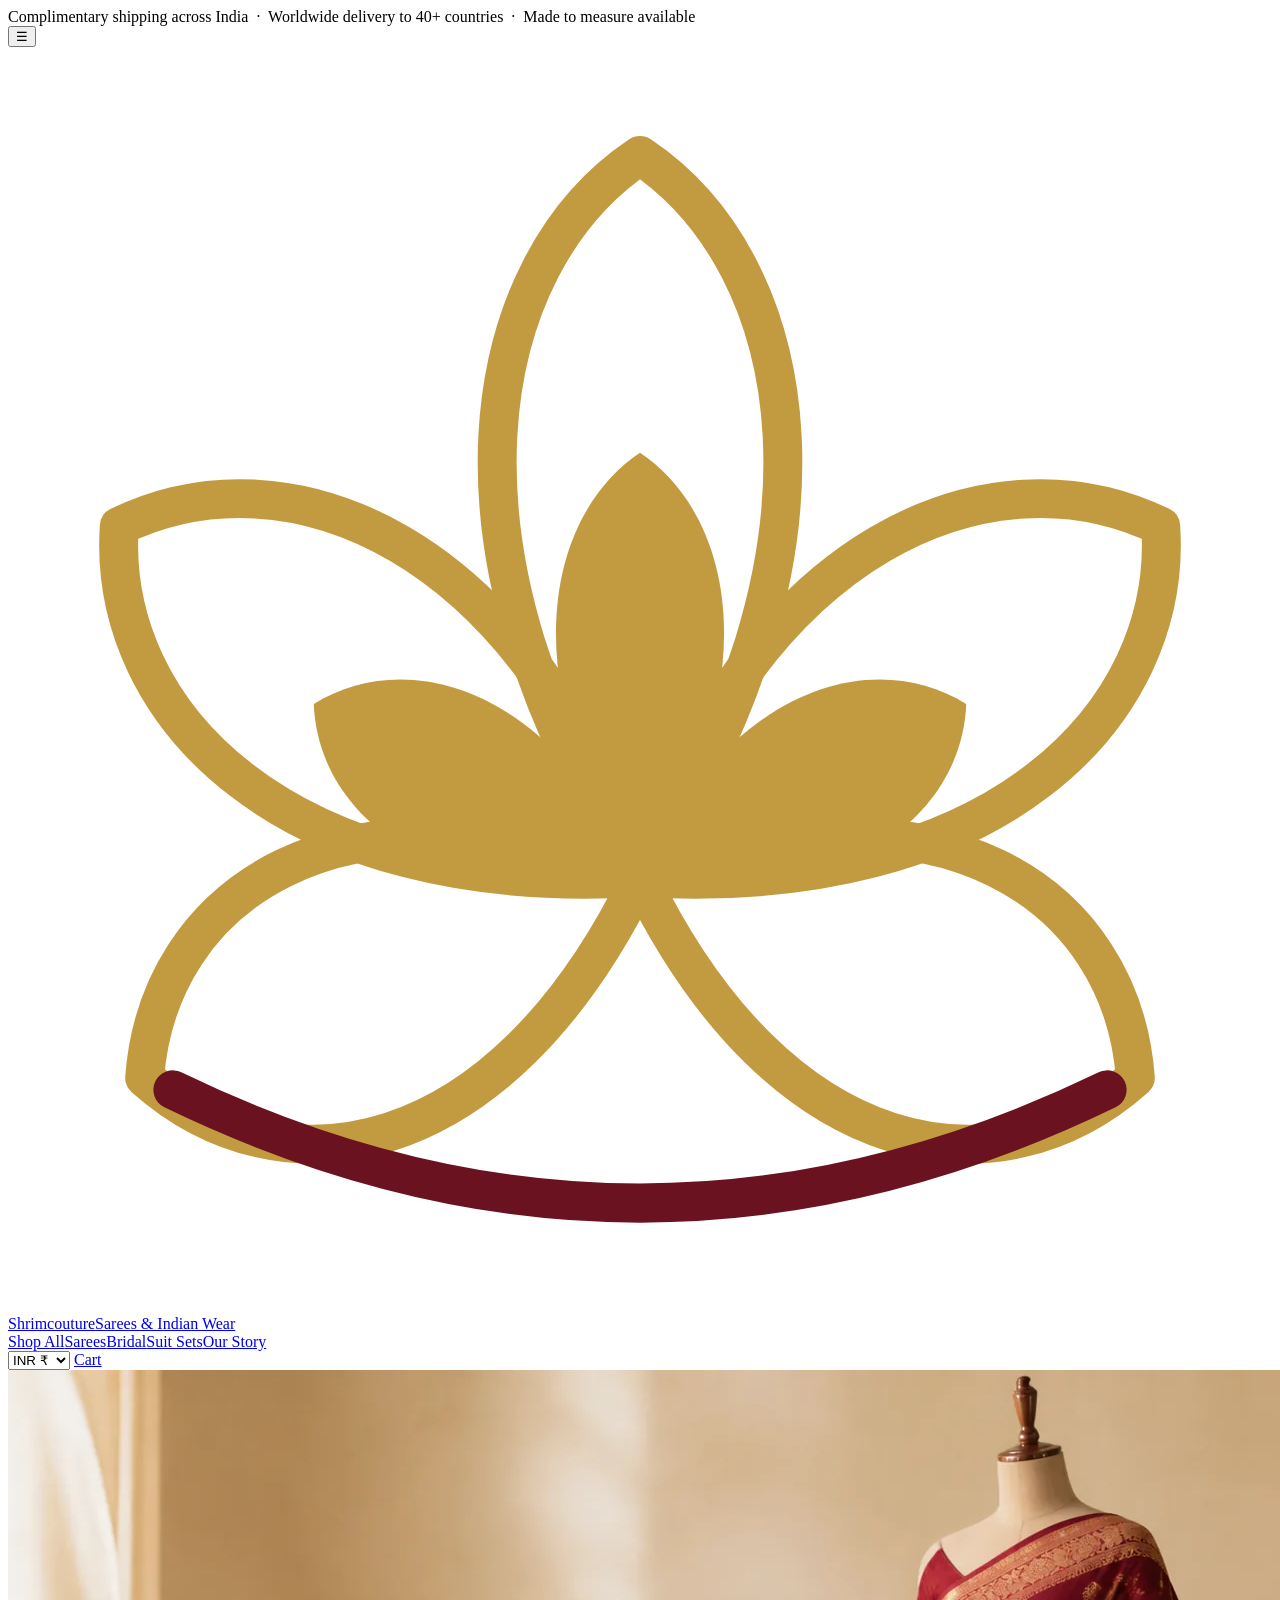
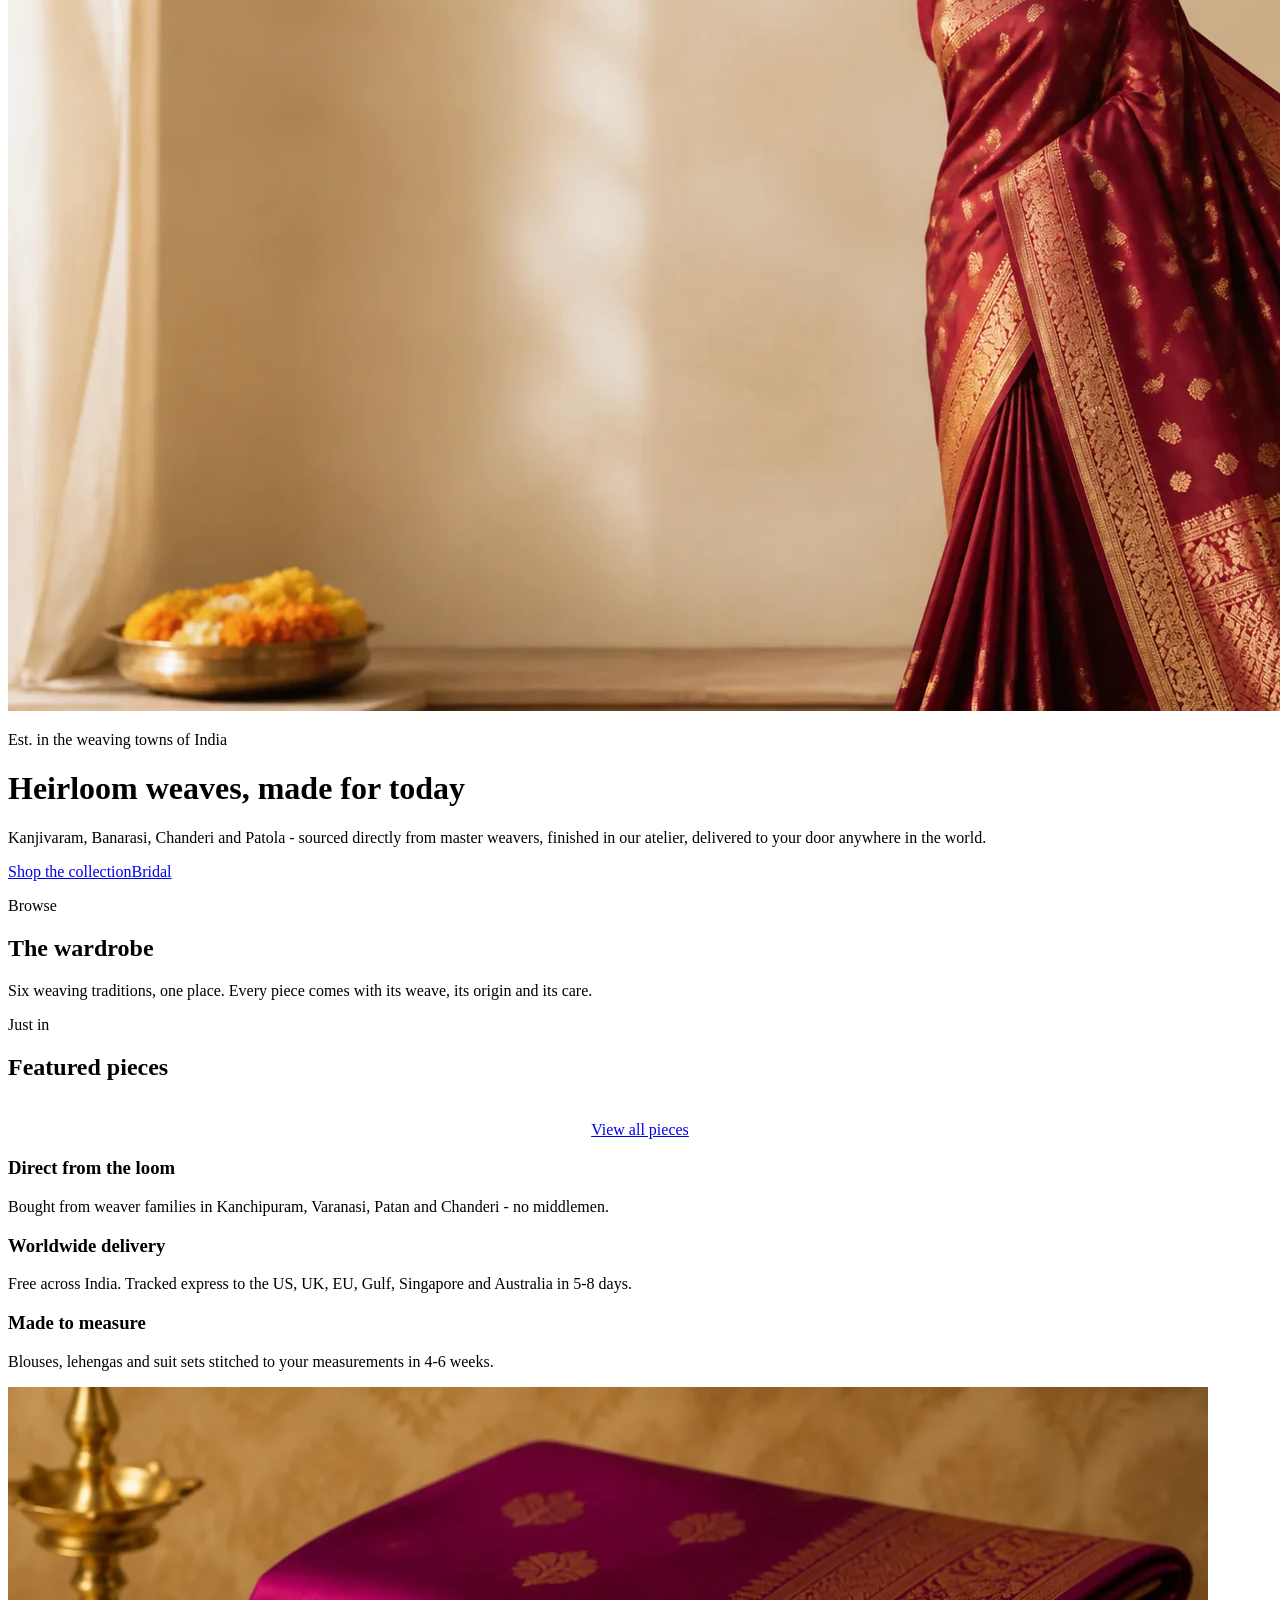
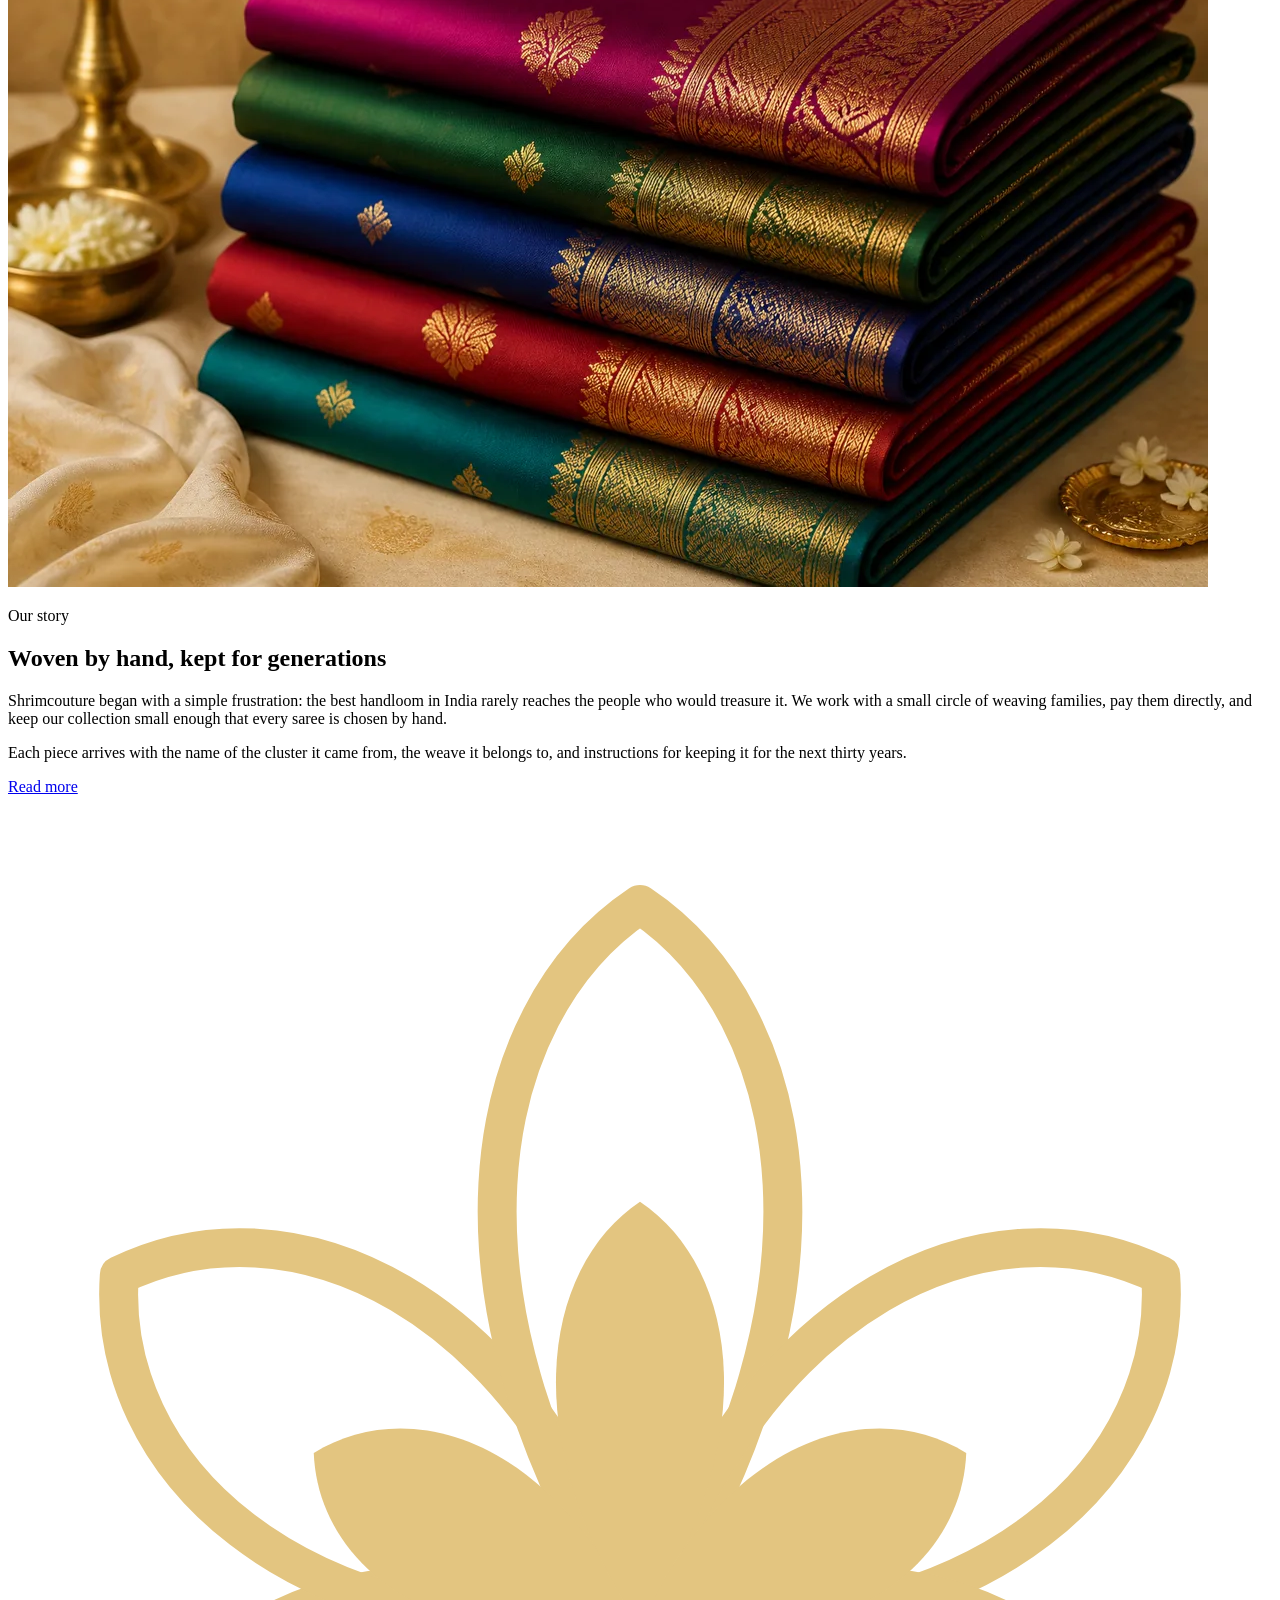
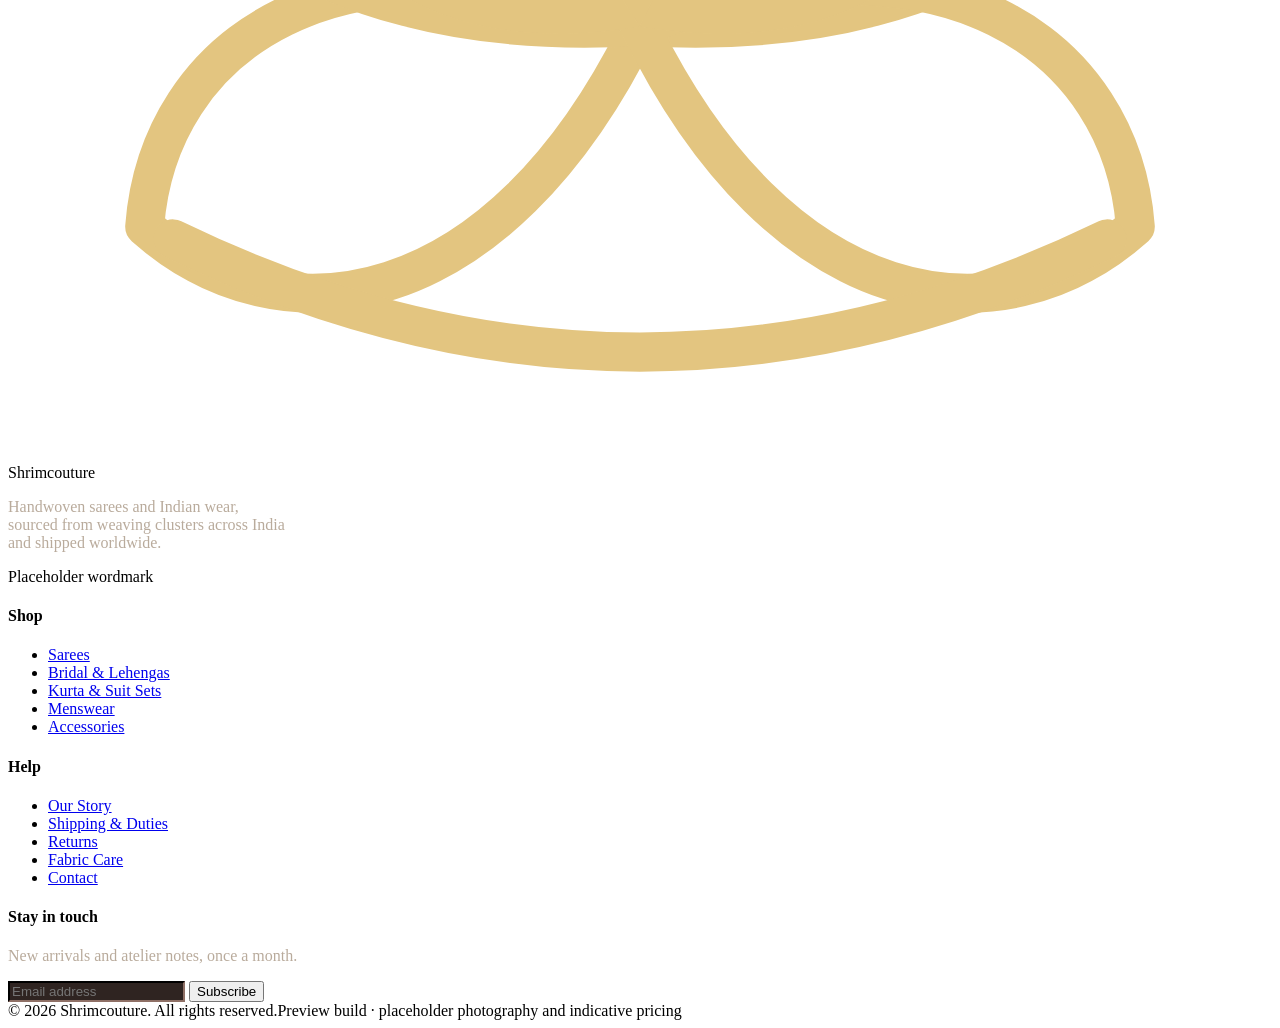
==== index.html @ a7da61b6 "Create index.html" ====
<!doctype html><html lang="en"><head><meta charset="utf-8"><meta name="viewport" content="width=device-width, initial-scale=1">
<link rel="preconnect" href="https://fonts.googleapis.com"><link rel="preconnect" href="https://fonts.gstatic.com" crossorigin>
<link href="https://fonts.googleapis.com/css2?family=Cinzel:wght@400;500;600&family=Cormorant+Garamond:wght@300;400;500;600&family=Jost:wght@300;400;500&display=swap" rel="stylesheet">
<link rel="stylesheet" href="assets/styles.css"><title>Shrimcouture | Handwoven Sarees &amp; Indian Wear</title>
<meta name="description" content="Handwoven Kanjivaram, Banarasi and Chanderi sarees, bridal lehengas and kurta sets. Shipped across India and worldwide."></head>
<body><div class="ann">Complimentary shipping across India &nbsp;&middot;&nbsp; Worldwide delivery to 40+ countries &nbsp;&middot;&nbsp; Made to measure available</div>
<header class="site"><div class="wrap bar">
<button class="nav-toggle" aria-label="Menu">&#9776;</button>
<a class="brand" href="index.html"><svg class="lotus" viewBox="152.85 191.2 214.3 214.3" xmlns="http://www.w3.org/2000/svg" aria-hidden="true"><path d="M 0 0 C -36.72 -40.7592 -27.54 -76.9896 0 -90.576 C 27.54 -76.9896 36.72 -40.7592 0 0 Z" transform="translate(260 332.0) rotate(-112.0)" fill="none" stroke="#C29B40" stroke-width="6.60" stroke-linejoin="round"/><path d="M 0 0 C -36.72 -47.9196 -27.54 -90.5148 0 -106.488 C 27.54 -90.5148 36.72 -47.9196 0 0 Z" transform="translate(260 332.0) rotate(-56.0)" fill="none" stroke="#C29B40" stroke-width="6.60" stroke-linejoin="round"/><path d="M 0 0 C -36.72 -55.08 -27.54 -104.04 0 -122.4 C 27.54 -104.04 36.72 -55.08 0 0 Z" transform="translate(260 332.0) rotate(0.0)" fill="none" stroke="#C29B40" stroke-width="6.60" stroke-linejoin="round"/><path d="M 0 0 C -36.72 -47.9196 -27.54 -90.5148 0 -106.488 C 27.54 -90.5148 36.72 -47.9196 0 0 Z" transform="translate(260 332.0) rotate(56.0)" fill="none" stroke="#C29B40" stroke-width="6.60" stroke-linejoin="round"/><path d="M 0 0 C -36.72 -40.7592 -27.54 -76.9896 0 -90.576 C 27.54 -76.9896 36.72 -40.7592 0 0 Z" transform="translate(260 332.0) rotate(112.0)" fill="none" stroke="#C29B40" stroke-width="6.60" stroke-linejoin="round"/><path d="M 0 0 C -21.6 -28.188 -16.2 -53.244 0 -62.64 C 16.2 -53.244 21.6 -28.188 0 0 Z" transform="translate(260 332.0) rotate(-62.0)" fill="#C29B40"/><path d="M 0 0 C -21.6 -32.4 -16.2 -61.2 0 -72.0 C 16.2 -61.2 21.6 -32.4 0 0 Z" transform="translate(260 332.0) rotate(0.0)" fill="#C29B40"/><path d="M 0 0 C -21.6 -28.188 -16.2 -53.244 0 -62.64 C 16.2 -53.244 21.6 -28.188 0 0 Z" transform="translate(260 332.0) rotate(62.0)" fill="#C29B40"/><path d="M 180.8 368.0 Q 260.0 406.4 339.2 368.0" fill="none" stroke="#6B1220" stroke-width="6.60" stroke-linecap="round"/></svg><span class="wordmark">Shrimcouture<span class="tagline">Sarees &amp; Indian Wear</span></span></a>
<nav class="nav-links">
<a href="shop.html">Shop All</a><a href="shop.html?cat=sarees">Sarees</a><a href="shop.html?cat=lehengas">Bridal</a><a href="shop.html?cat=suits">Suit Sets</a><a href="about.html">Our Story</a>
</nav>
<div class="tools">
<select id="cur-select" aria-label="Currency"><option value="INR">INR &#8377;</option><option value="USD">USD $</option><option value="EUR">EUR &#8364;</option><option value="GBP">GBP &#163;</option></select>
<a href="cart.html">Cart <span class="cart-count"></span></a>
</div></div></header>
<div class="hero"><img src="assets/12-hero.webp" alt="Handwoven silk saree"><div class="veil"></div>
<div class="wrap inner"><p class="eyebrow">Est. in the weaving towns of India</p>
<h1>Heirloom weaves, made for today</h1>
<p>Kanjivaram, Banarasi, Chanderi and Patola - sourced directly from master weavers, finished in our atelier, delivered to your door anywhere in the world.</p>
<a class="btn" href="shop.html">Shop the collection</a><a class="btn ghost" href="shop.html?cat=lehengas">Bridal</a>
</div></div>

<section><div class="wrap"><div class="section-head"><p class="eyebrow">Browse</p><h2>The wardrobe</h2><div class="rule"></div>
<p class="muted">Six weaving traditions, one place. Every piece comes with its weave, its origin and its care.</p></div>
<div class="cats" id="cats"></div></div></section>

<section style="padding-top:0"><div class="wrap"><div class="section-head"><p class="eyebrow">Just in</p><h2>Featured pieces</h2><div class="rule"></div></div>
<div class="grid" id="featured"></div>
<div style="text-align:center;margin-top:40px"><a class="btn ghost" href="shop.html">View all pieces</a></div></div></section>

<section class="strip"><div class="wrap"><div class="grid3">
<div><h3>Direct from the loom</h3><p>Bought from weaver families in Kanchipuram, Varanasi, Patan and Chanderi - no middlemen.</p></div>
<div><h3>Worldwide delivery</h3><p>Free across India. Tracked express to the US, UK, EU, Gulf, Singapore and Australia in 5-8 days.</p></div>
<div><h3>Made to measure</h3><p>Blouses, lehengas and suit sets stitched to your measurements in 4-6 weeks.</p></div>
</div></div></section>

<section><div class="wrap story">
<img src="assets/10-cat-saree.webp" alt="Stack of silk sarees">
<div><p class="eyebrow">Our story</p><h2>Woven by hand, kept for generations</h2>
<p class="muted">Shrimcouture began with a simple frustration: the best handloom in India rarely reaches the people who would treasure it. We work with a small circle of weaving families, pay them directly, and keep our collection small enough that every saree is chosen by hand.</p>
<p class="muted">Each piece arrives with the name of the cluster it came from, the weave it belongs to, and instructions for keeping it for the next thirty years.</p>
<a class="btn ghost" href="about.html">Read more</a></div>
</div></section>
<footer class="site"><div class="wrap"><div class="cols">
<div><div class="fbrand"><svg class="lotus light" viewBox="152.85 191.2 214.3 214.3" xmlns="http://www.w3.org/2000/svg" aria-hidden="true"><path d="M 0 0 C -36.72 -40.7592 -27.54 -76.9896 0 -90.576 C 27.54 -76.9896 36.72 -40.7592 0 0 Z" transform="translate(260 332.0) rotate(-112.0)" fill="none" stroke="#E3C580" stroke-width="6.60" stroke-linejoin="round"/><path d="M 0 0 C -36.72 -47.9196 -27.54 -90.5148 0 -106.488 C 27.54 -90.5148 36.72 -47.9196 0 0 Z" transform="translate(260 332.0) rotate(-56.0)" fill="none" stroke="#E3C580" stroke-width="6.60" stroke-linejoin="round"/><path d="M 0 0 C -36.72 -55.08 -27.54 -104.04 0 -122.4 C 27.54 -104.04 36.72 -55.08 0 0 Z" transform="translate(260 332.0) rotate(0.0)" fill="none" stroke="#E3C580" stroke-width="6.60" stroke-linejoin="round"/><path d="M 0 0 C -36.72 -47.9196 -27.54 -90.5148 0 -106.488 C 27.54 -90.5148 36.72 -47.9196 0 0 Z" transform="translate(260 332.0) rotate(56.0)" fill="none" stroke="#E3C580" stroke-width="6.60" stroke-linejoin="round"/><path d="M 0 0 C -36.72 -40.7592 -27.54 -76.9896 0 -90.576 C 27.54 -76.9896 36.72 -40.7592 0 0 Z" transform="translate(260 332.0) rotate(112.0)" fill="none" stroke="#E3C580" stroke-width="6.60" stroke-linejoin="round"/><path d="M 0 0 C -21.6 -28.188 -16.2 -53.244 0 -62.64 C 16.2 -53.244 21.6 -28.188 0 0 Z" transform="translate(260 332.0) rotate(-62.0)" fill="#E3C580"/><path d="M 0 0 C -21.6 -32.4 -16.2 -61.2 0 -72.0 C 16.2 -61.2 21.6 -32.4 0 0 Z" transform="translate(260 332.0) rotate(0.0)" fill="#E3C580"/><path d="M 0 0 C -21.6 -28.188 -16.2 -53.244 0 -62.64 C 16.2 -53.244 21.6 -28.188 0 0 Z" transform="translate(260 332.0) rotate(62.0)" fill="#E3C580"/><path d="M 180.8 368.0 Q 260.0 406.4 339.2 368.0" fill="none" stroke="#E3C580" stroke-width="6.60" stroke-linecap="round"/></svg><span>Shrimcouture</span></div>
<p class="muted" style="color:#B9AB9C;max-width:280px">Handwoven sarees and Indian wear, sourced from weaving clusters across India and shipped worldwide.</p>
<p><span class="badge">Placeholder wordmark</span></p></div>
<div><h4>Shop</h4><ul><li><a href="shop.html?cat=sarees">Sarees</a></li><li><a href="shop.html?cat=lehengas">Bridal &amp; Lehengas</a></li><li><a href="shop.html?cat=suits">Kurta &amp; Suit Sets</a></li><li><a href="shop.html?cat=menswear">Menswear</a></li><li><a href="shop.html?cat=accessories">Accessories</a></li></ul></div>
<div><h4>Help</h4><ul><li><a href="about.html">Our Story</a></li><li><a href="about.html#shipping">Shipping &amp; Duties</a></li><li><a href="about.html#returns">Returns</a></li><li><a href="about.html#care">Fabric Care</a></li><li><a href="about.html#contact">Contact</a></li></ul></div>
<div><h4>Stay in touch</h4><p class="muted" style="color:#B9AB9C">New arrivals and atelier notes, once a month.</p>
<form onsubmit="event.preventDefault();this.querySelector(\x27button\x27).textContent=\x27Thank you\x27;">
<input class="field" type="email" placeholder="Email address" required style="background:#2F2421;border-color:#3B2E2A;color:#F4E9D9">
<button class="btn" type="submit">Subscribe</button></form></div>
</div>
<div class="legal"><span>&copy; 2026 Shrimcouture. All rights reserved.</span><span>Preview build &middot; placeholder photography and indicative pricing</span></div>
</div></footer>
<script src="assets/data.js"></script><script src="assets/app.js"></script>
<script>
document.getElementById("cats").innerHTML = window.SC_CATS.map(function(c){
  return '<a class="cat" href="shop.html?cat=' + c.id + '"><img src="' + c.img + '" alt="' + c.name + '"><div class="lbl"><h3>' + c.name + '</h3><span>' + c.note + '</span></div></a>';
}).join("");
document.getElementById("featured").innerHTML = window.SC_PRODUCTS.slice(0,4).map(scCard).join("");
</script>
</body></html>
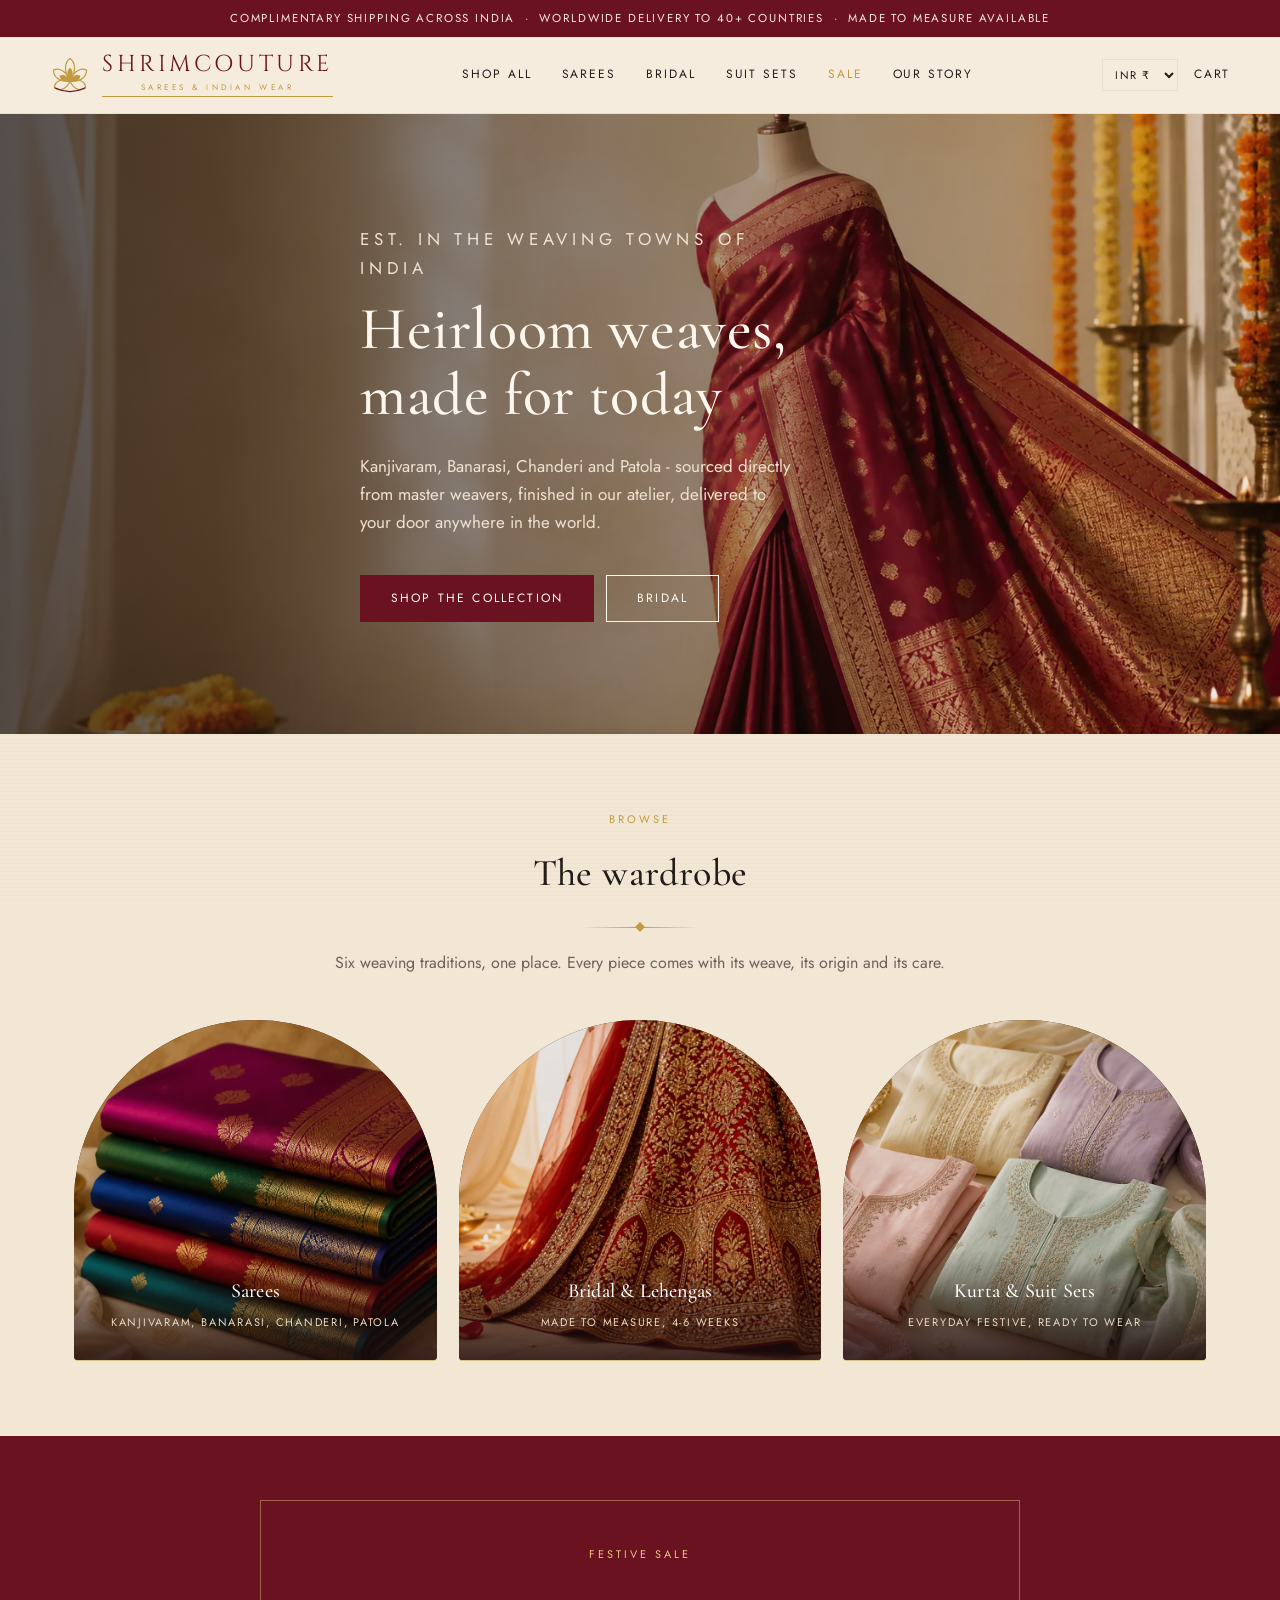
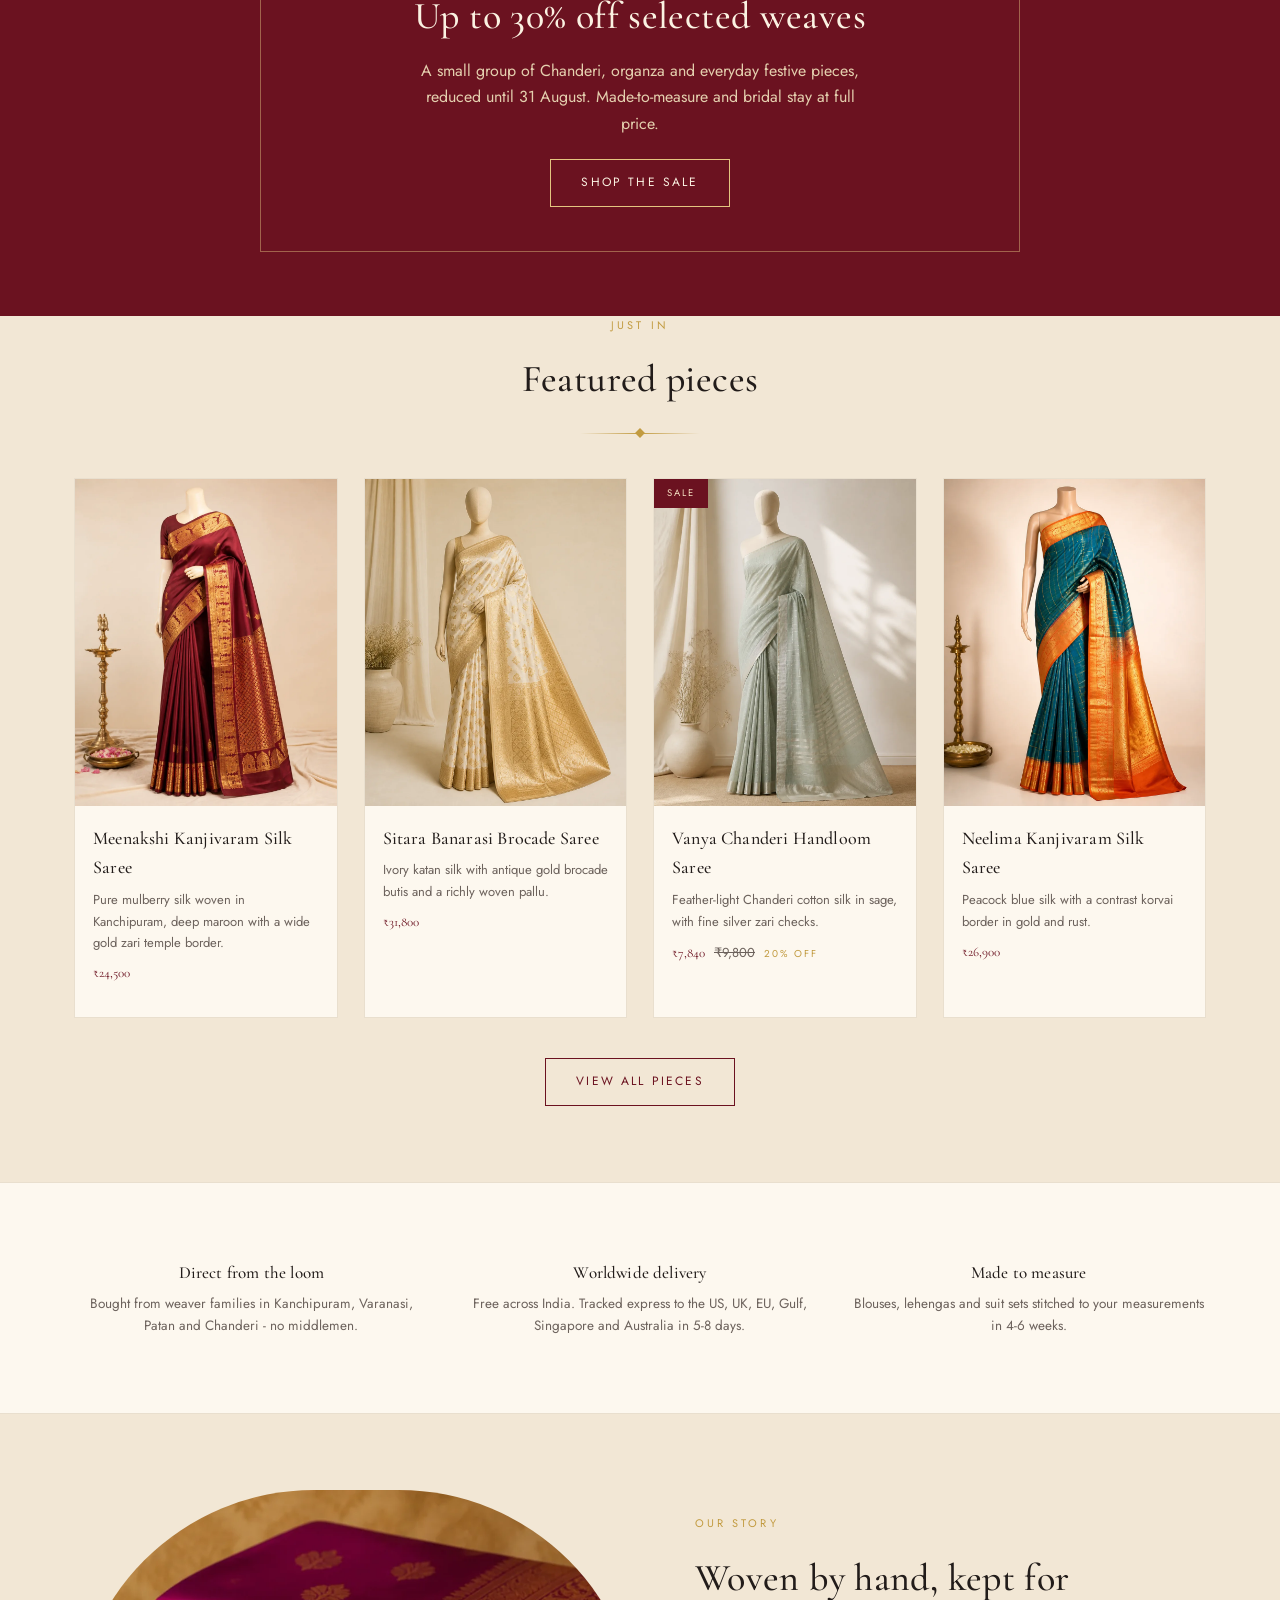
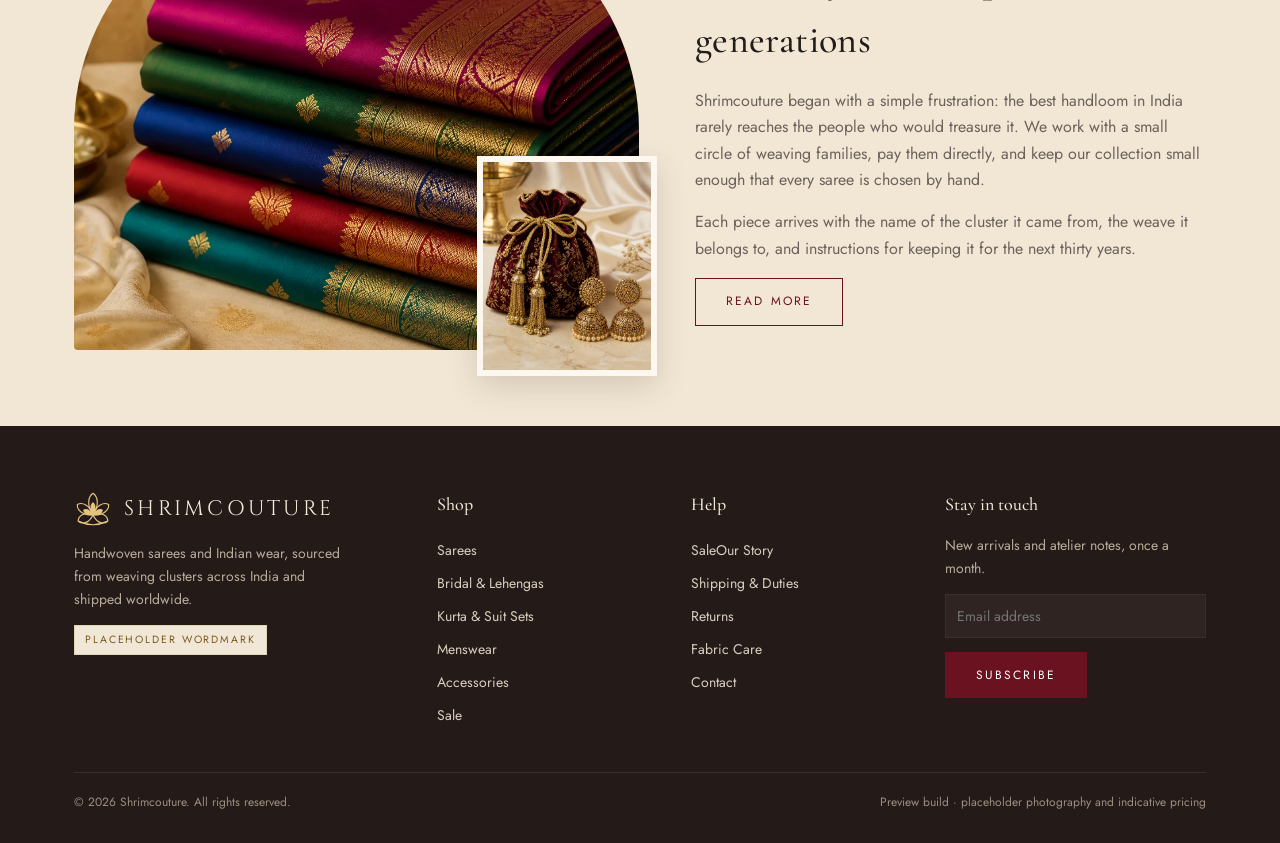
==== commit 99d8c5cf: "Update index.html" ====
--- a/index.html
+++ b/index.html
@@ -8,7 +8,7 @@
 <button class="nav-toggle" aria-label="Menu">&#9776;</button>
 <a class="brand" href="index.html"><svg class="lotus" viewBox="152.85 191.2 214.3 214.3" xmlns="http://www.w3.org/2000/svg" aria-hidden="true"><path d="M 0 0 C -36.72 -40.7592 -27.54 -76.9896 0 -90.576 C 27.54 -76.9896 36.72 -40.7592 0 0 Z" transform="translate(260 332.0) rotate(-112.0)" fill="none" stroke="#C29B40" stroke-width="6.60" stroke-linejoin="round"/><path d="M 0 0 C -36.72 -47.9196 -27.54 -90.5148 0 -106.488 C 27.54 -90.5148 36.72 -47.9196 0 0 Z" transform="translate(260 332.0) rotate(-56.0)" fill="none" stroke="#C29B40" stroke-width="6.60" stroke-linejoin="round"/><path d="M 0 0 C -36.72 -55.08 -27.54 -104.04 0 -122.4 C 27.54 -104.04 36.72 -55.08 0 0 Z" transform="translate(260 332.0) rotate(0.0)" fill="none" stroke="#C29B40" stroke-width="6.60" stroke-linejoin="round"/><path d="M 0 0 C -36.72 -47.9196 -27.54 -90.5148 0 -106.488 C 27.54 -90.5148 36.72 -47.9196 0 0 Z" transform="translate(260 332.0) rotate(56.0)" fill="none" stroke="#C29B40" stroke-width="6.60" stroke-linejoin="round"/><path d="M 0 0 C -36.72 -40.7592 -27.54 -76.9896 0 -90.576 C 27.54 -76.9896 36.72 -40.7592 0 0 Z" transform="translate(260 332.0) rotate(112.0)" fill="none" stroke="#C29B40" stroke-width="6.60" stroke-linejoin="round"/><path d="M 0 0 C -21.6 -28.188 -16.2 -53.244 0 -62.64 C 16.2 -53.244 21.6 -28.188 0 0 Z" transform="translate(260 332.0) rotate(-62.0)" fill="#C29B40"/><path d="M 0 0 C -21.6 -32.4 -16.2 -61.2 0 -72.0 C 16.2 -61.2 21.6 -32.4 0 0 Z" transform="translate(260 332.0) rotate(0.0)" fill="#C29B40"/><path d="M 0 0 C -21.6 -28.188 -16.2 -53.244 0 -62.64 C 16.2 -53.244 21.6 -28.188 0 0 Z" transform="translate(260 332.0) rotate(62.0)" fill="#C29B40"/><path d="M 180.8 368.0 Q 260.0 406.4 339.2 368.0" fill="none" stroke="#6B1220" stroke-width="6.60" stroke-linecap="round"/></svg><span class="wordmark">Shrimcouture<span class="tagline">Sarees &amp; Indian Wear</span></span></a>
 <nav class="nav-links">
-<a href="shop.html">Shop All</a><a href="shop.html?cat=sarees">Sarees</a><a href="shop.html?cat=lehengas">Bridal</a><a href="shop.html?cat=suits">Suit Sets</a><a href="about.html">Our Story</a>
+<a href="shop.html">Shop All</a><a href="shop.html?cat=sarees">Sarees</a><a href="shop.html?cat=lehengas">Bridal</a><a href="shop.html?cat=suits">Suit Sets</a><a class="sale-link" href="shop.html?cat=sale">Sale</a><a href="about.html">Our Story</a>
 </nav>
 <div class="tools">
 <select id="cur-select" aria-label="Currency"><option value="INR">INR &#8377;</option><option value="USD">USD $</option><option value="EUR">EUR &#8364;</option><option value="GBP">GBP &#163;</option></select>
@@ -25,6 +25,13 @@
 <p class="muted">Six weaving traditions, one place. Every piece comes with its weave, its origin and its care.</p></div>
 <div class="cats" id="cats"></div></div></section>
 
+
+<section class="saleband"><div class="wrap"><div class="inner">
+<p class="eyebrow">Festive sale</p>
+<h2>Up to 30% off selected weaves</h2>
+<p>A small group of Chanderi, organza and everyday festive pieces, reduced until 31 August. Made-to-measure and bridal stay at full price.</p>
+<a class="btn" href="shop.html?cat=sale">Shop the sale</a>
+</div></div></section>
 <section style="padding-top:0"><div class="wrap"><div class="section-head"><p class="eyebrow">Just in</p><h2>Featured pieces</h2><div class="rule"></div></div>
 <div class="grid" id="featured"></div>
 <div style="text-align:center;margin-top:40px"><a class="btn ghost" href="shop.html">View all pieces</a></div></div></section>
@@ -36,7 +43,7 @@
 </div></div></section>
 
 <section><div class="wrap story">
-<img src="assets/10-cat-saree.webp" alt="Stack of silk sarees">
+<div class="collage"><img class="main" src="assets/10-cat-saree.webp" alt="Stack of silk sarees"><img class="inset" src="assets/16-p12.webp" alt="Velvet potli and jhumkas"></div>
 <div><p class="eyebrow">Our story</p><h2>Woven by hand, kept for generations</h2>
 <p class="muted">Shrimcouture began with a simple frustration: the best handloom in India rarely reaches the people who would treasure it. We work with a small circle of weaving families, pay them directly, and keep our collection small enough that every saree is chosen by hand.</p>
 <p class="muted">Each piece arrives with the name of the cluster it came from, the weave it belongs to, and instructions for keeping it for the next thirty years.</p>
@@ -46,8 +53,8 @@
 <div><div class="fbrand"><svg class="lotus light" viewBox="152.85 191.2 214.3 214.3" xmlns="http://www.w3.org/2000/svg" aria-hidden="true"><path d="M 0 0 C -36.72 -40.7592 -27.54 -76.9896 0 -90.576 C 27.54 -76.9896 36.72 -40.7592 0 0 Z" transform="translate(260 332.0) rotate(-112.0)" fill="none" stroke="#E3C580" stroke-width="6.60" stroke-linejoin="round"/><path d="M 0 0 C -36.72 -47.9196 -27.54 -90.5148 0 -106.488 C 27.54 -90.5148 36.72 -47.9196 0 0 Z" transform="translate(260 332.0) rotate(-56.0)" fill="none" stroke="#E3C580" stroke-width="6.60" stroke-linejoin="round"/><path d="M 0 0 C -36.72 -55.08 -27.54 -104.04 0 -122.4 C 27.54 -104.04 36.72 -55.08 0 0 Z" transform="translate(260 332.0) rotate(0.0)" fill="none" stroke="#E3C580" stroke-width="6.60" stroke-linejoin="round"/><path d="M 0 0 C -36.72 -47.9196 -27.54 -90.5148 0 -106.488 C 27.54 -90.5148 36.72 -47.9196 0 0 Z" transform="translate(260 332.0) rotate(56.0)" fill="none" stroke="#E3C580" stroke-width="6.60" stroke-linejoin="round"/><path d="M 0 0 C -36.72 -40.7592 -27.54 -76.9896 0 -90.576 C 27.54 -76.9896 36.72 -40.7592 0 0 Z" transform="translate(260 332.0) rotate(112.0)" fill="none" stroke="#E3C580" stroke-width="6.60" stroke-linejoin="round"/><path d="M 0 0 C -21.6 -28.188 -16.2 -53.244 0 -62.64 C 16.2 -53.244 21.6 -28.188 0 0 Z" transform="translate(260 332.0) rotate(-62.0)" fill="#E3C580"/><path d="M 0 0 C -21.6 -32.4 -16.2 -61.2 0 -72.0 C 16.2 -61.2 21.6 -32.4 0 0 Z" transform="translate(260 332.0) rotate(0.0)" fill="#E3C580"/><path d="M 0 0 C -21.6 -28.188 -16.2 -53.244 0 -62.64 C 16.2 -53.244 21.6 -28.188 0 0 Z" transform="translate(260 332.0) rotate(62.0)" fill="#E3C580"/><path d="M 180.8 368.0 Q 260.0 406.4 339.2 368.0" fill="none" stroke="#E3C580" stroke-width="6.60" stroke-linecap="round"/></svg><span>Shrimcouture</span></div>
 <p class="muted" style="color:#B9AB9C;max-width:280px">Handwoven sarees and Indian wear, sourced from weaving clusters across India and shipped worldwide.</p>
 <p><span class="badge">Placeholder wordmark</span></p></div>
-<div><h4>Shop</h4><ul><li><a href="shop.html?cat=sarees">Sarees</a></li><li><a href="shop.html?cat=lehengas">Bridal &amp; Lehengas</a></li><li><a href="shop.html?cat=suits">Kurta &amp; Suit Sets</a></li><li><a href="shop.html?cat=menswear">Menswear</a></li><li><a href="shop.html?cat=accessories">Accessories</a></li></ul></div>
-<div><h4>Help</h4><ul><li><a href="about.html">Our Story</a></li><li><a href="about.html#shipping">Shipping &amp; Duties</a></li><li><a href="about.html#returns">Returns</a></li><li><a href="about.html#care">Fabric Care</a></li><li><a href="about.html#contact">Contact</a></li></ul></div>
+<div><h4>Shop</h4><ul><li><a href="shop.html?cat=sarees">Sarees</a></li><li><a href="shop.html?cat=lehengas">Bridal &amp; Lehengas</a></li><li><a href="shop.html?cat=suits">Kurta &amp; Suit Sets</a></li><li><a href="shop.html?cat=menswear">Menswear</a></li><li><a href="shop.html?cat=accessories">Accessories</a></li><li><a href="shop.html?cat=sale">Sale</a></li></ul></div>
+<div><h4>Help</h4><ul><li><a class="sale-link" href="shop.html?cat=sale">Sale</a><a href="about.html">Our Story</a></li><li><a href="about.html#shipping">Shipping &amp; Duties</a></li><li><a href="about.html#returns">Returns</a></li><li><a href="about.html#care">Fabric Care</a></li><li><a href="about.html#contact">Contact</a></li></ul></div>
 <div><h4>Stay in touch</h4><p class="muted" style="color:#B9AB9C">New arrivals and atelier notes, once a month.</p>
 <form onsubmit="event.preventDefault();this.querySelector(\x27button\x27).textContent=\x27Thank you\x27;">
 <input class="field" type="email" placeholder="Email address" required style="background:#2F2421;border-color:#3B2E2A;color:#F4E9D9">
--- a/assets/styles.css
+++ b/assets/styles.css
@@ -0,0 +1,192 @@
+:root{
+  --ivory:#F2E7D5; --paper:#FDF8EF; --ink:#221C1A; --muted:#6C625C;
+  --wine:#6B1220; --gold:#C29B40; --line:#E9DFCE;
+  --serif:"Cormorant Garamond", Georgia, serif;
+  --display:"Cinzel", "Cormorant Garamond", Georgia, serif;
+  --sans:"Jost", "Helvetica Neue", Arial, sans-serif;
+}
+*{box-sizing:border-box}
+body{margin:0;overflow-x:hidden;background-color:var(--ivory);
+  background-image:radial-gradient(1200px 600px at 12% -8%, rgba(255,252,246,.85), rgba(255,252,246,0) 60%),
+    radial-gradient(900px 500px at 92% 4%, rgba(255,250,240,.7), rgba(255,250,240,0) 62%),
+    repeating-linear-gradient(0deg, rgba(140,110,70,.035) 0 1px, rgba(0,0,0,0) 1px 4px);
+  background-attachment:fixed;color:var(--ink);font-family:var(--sans);font-size:16px;line-height:1.65;-webkit-font-smoothing:antialiased}
+img{max-width:100%;display:block}
+a{color:inherit;text-decoration:none}
+.wrap{max-width:1180px;margin:0 auto;padding:0 24px}
+h1,h2,h3{font-family:var(--serif);font-weight:500;letter-spacing:.01em;margin:0 0 .4em}
+h1{font-size:clamp(34px,5.4vw,60px);line-height:1.1}
+h2{font-size:clamp(26px,3.4vw,38px)}
+h3{font-size:20px}
+.muted{color:var(--muted)}
+.eyebrow{font-size:11px;letter-spacing:.28em;text-transform:uppercase;color:var(--gold);margin:0 0 14px}
+.btn{display:inline-block;padding:13px 30px;border:1px solid var(--wine);background:var(--wine);color:#fff;
+  font-size:12px;letter-spacing:.18em;text-transform:uppercase;transition:.2s;cursor:pointer;font-family:var(--sans)}
+.btn:hover{background:#500D18;border-color:#500D18}
+.btn.ghost{background:transparent;color:var(--wine)}
+.btn.ghost:hover{background:var(--wine);color:#fff}
+.btn[disabled]{opacity:.45;cursor:not-allowed}
+
+/* announcement + header */
+.ann{background:var(--wine);color:#F6E9D8;font-size:11.5px;letter-spacing:.16em;text-transform:uppercase;text-align:center;padding:9px 16px}
+header.site{position:sticky;top:0;z-index:40;background:rgba(245,236,222,.96);border-bottom:1px solid var(--line);backdrop-filter:blur(6px)}
+.bar{display:flex;align-items:center;justify-content:space-between;gap:18px;padding:16px 0}
+.brand{display:flex;align-items:center;gap:12px;line-height:1}
+.lotus{width:40px;height:40px;flex:0 0 40px}
+.wordmark{font-family:var(--display);font-size:23px;letter-spacing:.155em;text-transform:uppercase;color:var(--wine);
+  display:block;border-bottom:1px solid var(--gold);padding-bottom:5px}
+.tagline{display:block;font-family:var(--sans);font-size:8px;letter-spacing:.44em;text-transform:uppercase;color:var(--gold);
+  margin-top:7px;border:0;text-align:center}
+
+.nav-links{display:flex;gap:30px;font-size:12px;letter-spacing:.16em;text-transform:uppercase}
+.nav-links a:hover{color:var(--wine)}
+.tools{display:flex;align-items:center;gap:16px;font-size:12px;letter-spacing:.14em;text-transform:uppercase}
+select#cur-select{font-family:var(--sans);font-size:11px;letter-spacing:.14em;padding:6px 8px;border:1px solid var(--line);background:transparent;color:var(--ink)}
+.nav-toggle{display:none;background:none;border:0;font-size:20px;cursor:pointer;color:var(--ink)}
+
+/* hero */
+.hero{position:relative;min-height:min(78vh,620px);display:flex;align-items:center;background:#EFE7DA;overflow:hidden}
+.hero img{position:absolute;inset:0;width:100%;height:100%;object-fit:cover}
+.hero .veil{position:absolute;inset:0;background:linear-gradient(90deg,rgba(24,16,14,.72) 0%,rgba(24,16,14,.42) 45%,rgba(24,16,14,.05) 100%)}
+.hero .inner{position:relative;color:#FDF7EE;max-width:560px;padding:70px 0}
+.hero h1{color:#FDF7EE}
+.hero p{color:#EFE2D2;font-size:17px;max-width:440px}
+.hero .btn{margin-top:22px;margin-right:12px}
+.hero .btn.ghost{color:#FDF7EE;border-color:#FDF7EE}
+.hero .btn.ghost:hover{background:#FDF7EE;color:var(--wine)}
+
+section{padding:76px 0}
+.section-head{text-align:center;max-width:620px;margin:0 auto 44px}
+.rule{position:relative;width:120px;height:1px;background:linear-gradient(90deg,rgba(194,155,64,0),var(--gold),rgba(194,155,64,0));margin:22px auto}
+.rule::after{content:"";position:absolute;left:50%;top:50%;width:7px;height:7px;background:var(--gold);
+  transform:translate(-50%,-50%) rotate(45deg)}
+
+/* categories */
+.cats{display:grid;grid-template-columns:repeat(3,1fr);gap:22px}
+.cat{position:relative;overflow:hidden;background:#2B1A16;border-radius:200px 200px 4px 4px;box-shadow:0 1px 0 rgba(194,155,64,.5)}
+.cat img{height:340px;width:100%;object-fit:cover;opacity:.9;transition:.5s}
+.cat:hover img{transform:scale(1.04);opacity:.78}
+.cat .lbl{position:absolute;left:0;right:0;bottom:0;padding:26px 22px;color:#fff;text-align:center;background:linear-gradient(transparent,rgba(30,12,14,.82))}
+.cat .lbl h3{margin:0;color:#fff}
+.cat .lbl span{font-size:11px;letter-spacing:.16em;text-transform:uppercase;color:#E9D9C0}
+
+/* product grid */
+.grid{display:grid;grid-template-columns:repeat(4,1fr);gap:26px}
+.card{position:relative;background:var(--paper);border:1px solid var(--line);display:block;transition:.25s}
+.card:hover{border-color:var(--gold);transform:translateY(-3px)}
+.card-img{position:relative;aspect-ratio:4/5;overflow:hidden;background:#EFE7DA}
+.card-img img{width:100%;height:100%;object-fit:cover}
+.card-body{padding:18px 18px 22px}
+.card-body h3{font-size:18px;margin-bottom:6px}
+.card-body p{font-size:13px;margin:0 0 10px}
+.price{font-family:var(--serif);font-size:19px;color:var(--wine)}
+
+/* strips */
+.strip{background:var(--paper);border-top:1px solid var(--line);border-bottom:1px solid var(--line)}
+.strip .grid3{display:grid;grid-template-columns:repeat(3,1fr);gap:34px;text-align:center}
+.strip h3{font-size:17px;margin-bottom:6px}
+.strip p{font-size:13.5px;color:var(--muted);margin:0}
+
+.story{display:grid;grid-template-columns:1.05fr .95fr;gap:56px;align-items:center}
+.story img{height:100%;object-fit:cover;max-height:460px;width:100%}
+
+/* filters */
+.filters{display:flex;gap:10px;flex-wrap:wrap;justify-content:center;margin-bottom:34px}
+.chip{padding:9px 20px;border:1px solid var(--line);background:transparent;font-size:11.5px;letter-spacing:.16em;
+  text-transform:uppercase;cursor:pointer;font-family:var(--sans);color:var(--muted)}
+.chip.active,.chip:hover{border-color:var(--wine);color:var(--wine)}
+
+/* product page */
+.pdp{display:grid;grid-template-columns:1fr 1fr;gap:56px;align-items:start}
+.pdp .shot{background:#EFE7DA;border:1px solid var(--line)}
+.sizes{display:flex;gap:10px;flex-wrap:wrap;margin:10px 0 24px}
+.size{padding:10px 18px;border:1px solid var(--line);cursor:pointer;font-size:12px;letter-spacing:.12em;background:transparent}
+.size.active{border-color:var(--wine);color:var(--wine)}
+.spec{list-style:none;padding:0;margin:20px 0 0;font-size:14px;color:var(--muted)}
+.spec li{padding:9px 0;border-bottom:1px solid var(--line)}
+.qty{display:inline-flex;border:1px solid var(--line);margin-right:12px}
+.qty button{width:38px;border:0;background:transparent;font-size:16px;cursor:pointer}
+.qty span{width:38px;display:grid;place-items:center;border-left:1px solid var(--line);border-right:1px solid var(--line)}
+.note{font-size:12.5px;color:var(--muted);margin-top:18px}
+
+/* cart */
+.cart-row{display:grid;grid-template-columns:96px 1fr auto;gap:18px;padding:20px 0;border-bottom:1px solid var(--line);align-items:center}
+.cart-row img{width:96px;height:120px;object-fit:cover}
+.cart-layout{display:grid;grid-template-columns:1.6fr .9fr;gap:48px;align-items:start}
+.summary{background:var(--paper);border:1px solid var(--line);padding:26px}
+.summary .line{display:flex;justify-content:space-between;padding:9px 0;font-size:14px}
+.summary .total{border-top:1px solid var(--line);margin-top:10px;padding-top:14px;font-family:var(--serif);font-size:22px}
+.field{width:100%;padding:11px;border:1px solid var(--line);background:var(--paper);font-family:var(--sans);font-size:14px;margin-bottom:14px}
+.link{color:var(--wine);text-decoration:underline;cursor:pointer}
+
+footer.site{background:#241B19;color:#D9CDBE;margin-top:0;padding:64px 0 30px;font-size:14px}
+footer.site .cols{display:grid;grid-template-columns:1.5fr 1fr 1fr 1.2fr;gap:36px}
+footer.site h4{font-family:var(--serif);font-size:18px;color:#F4E9D9;margin:0 0 14px;font-weight:500}
+footer.site a{color:#D9CDBE}
+footer.site a:hover{color:#fff}
+footer.site ul{list-style:none;padding:0;margin:0}
+footer.site li{padding:5px 0}
+.fbrand{display:flex;align-items:center;gap:12px;font-family:var(--display);font-size:21px;letter-spacing:.155em;text-transform:uppercase;color:#F4E9D9}
+.fbrand .lotus{width:38px;height:38px;flex:0 0 38px}
+.legal{border-top:1px solid #3B2E2A;margin-top:40px;padding-top:20px;display:flex;justify-content:space-between;gap:16px;font-size:12px;color:#9C8E82;flex-wrap:wrap}
+.badge{display:inline-block;background:#F1E7D6;color:#7A5A22;font-size:10.5px;letter-spacing:.18em;text-transform:uppercase;padding:5px 10px;border:1px solid #E2D2B4}
+
+@media(max-width:900px){
+  .grid{grid-template-columns:repeat(2,1fr);gap:18px}
+  .cats{grid-template-columns:1fr}
+  .cat img{height:220px}
+  .story,.pdp,.cart-layout{grid-template-columns:1fr;gap:28px}
+  .strip .grid3{grid-template-columns:1fr;gap:26px}
+  footer.site .cols{grid-template-columns:1fr 1fr}
+  .nav-toggle{display:block}
+  .nav-links{display:none;position:absolute;left:0;right:0;top:100%;background:#F5ECDE;border-bottom:1px solid var(--line);
+    flex-direction:column;gap:0;padding:8px 24px 18px}
+  .nav-links.open{display:flex}
+  .nav-links a{padding:11px 0;border-bottom:1px solid var(--line)}
+  .bar{position:relative;padding:13px 0}
+  .wordmark{font-size:16px}
+  .lotus{width:32px;height:32px;flex:0 0 32px}
+  .tagline{font-size:7px;letter-spacing:.36em}
+  section{padding:52px 0}
+  .hero .inner{padding:56px 18px}
+  .hero .veil{background:linear-gradient(90deg,rgba(24,16,14,.78) 0%,rgba(24,16,14,.55) 100%)}
+  .wordmark{font-size:14px;letter-spacing:.12em;padding-bottom:3px}
+  .lotus{width:26px;height:26px;flex:0 0 26px}
+  .brand{gap:8px}
+  .tagline{display:none}
+  .ann{font-size:9px;letter-spacing:.08em;padding:7px 12px}
+  .tools{gap:9px;font-size:10.5px;letter-spacing:.08em}
+  select#cur-select{font-size:10px;padding:4px 4px;letter-spacing:.06em}
+  .nav-toggle{font-size:18px}
+  .wrap{padding:0 18px}
+  .hero .inner{max-width:100%}
+
+}
+
+
+/* sale */
+.tag{position:absolute;top:0;left:0;z-index:2;background:var(--wine);color:#F6E3C4;font-size:9.5px;letter-spacing:.22em;
+  text-transform:uppercase;padding:7px 13px}
+.was{color:var(--muted);text-decoration:line-through;font-family:var(--sans);font-size:13px;margin-left:6px}
+.off{font-family:var(--sans);font-size:10px;letter-spacing:.18em;text-transform:uppercase;color:var(--gold);margin-left:6px}
+.sale-link{color:var(--gold)}
+.saleband{background:var(--wine);color:#F3E4CB;text-align:center;padding:64px 0}
+.saleband .inner{border:1px solid rgba(227,197,128,.45);padding:44px 26px;max-width:760px;margin:0 auto}
+.saleband h2{color:#FBF2E2;margin-bottom:10px}
+.saleband p{color:#E4CFAE;margin:0 auto 22px;max-width:460px}
+.saleband .eyebrow{color:#E3C580}
+.saleband .btn{background:transparent;border-color:#E3C580;color:#FBF2E2}
+.saleband .btn:hover{background:#E3C580;color:var(--wine)}
+/* collage */
+.collage{position:relative}
+.collage .main{width:100%;height:520px;object-fit:cover;border-radius:240px 240px 4px 4px}
+.collage .inset{position:absolute;right:-18px;bottom:-26px;width:180px;height:220px;object-fit:cover;
+  border:6px solid var(--paper);box-shadow:0 10px 30px rgba(60,30,20,.16)}
+@media(max-width:900px){
+  .collage .main{height:380px;border-radius:180px 180px 4px 4px}
+  .collage .inset{width:120px;height:150px;right:6px;bottom:-18px}
+  .cat img{height:260px}
+  .cat{border-radius:150px 150px 4px 4px}
+  .saleband{padding:44px 0}
+  .saleband .inner{padding:30px 18px}
+}
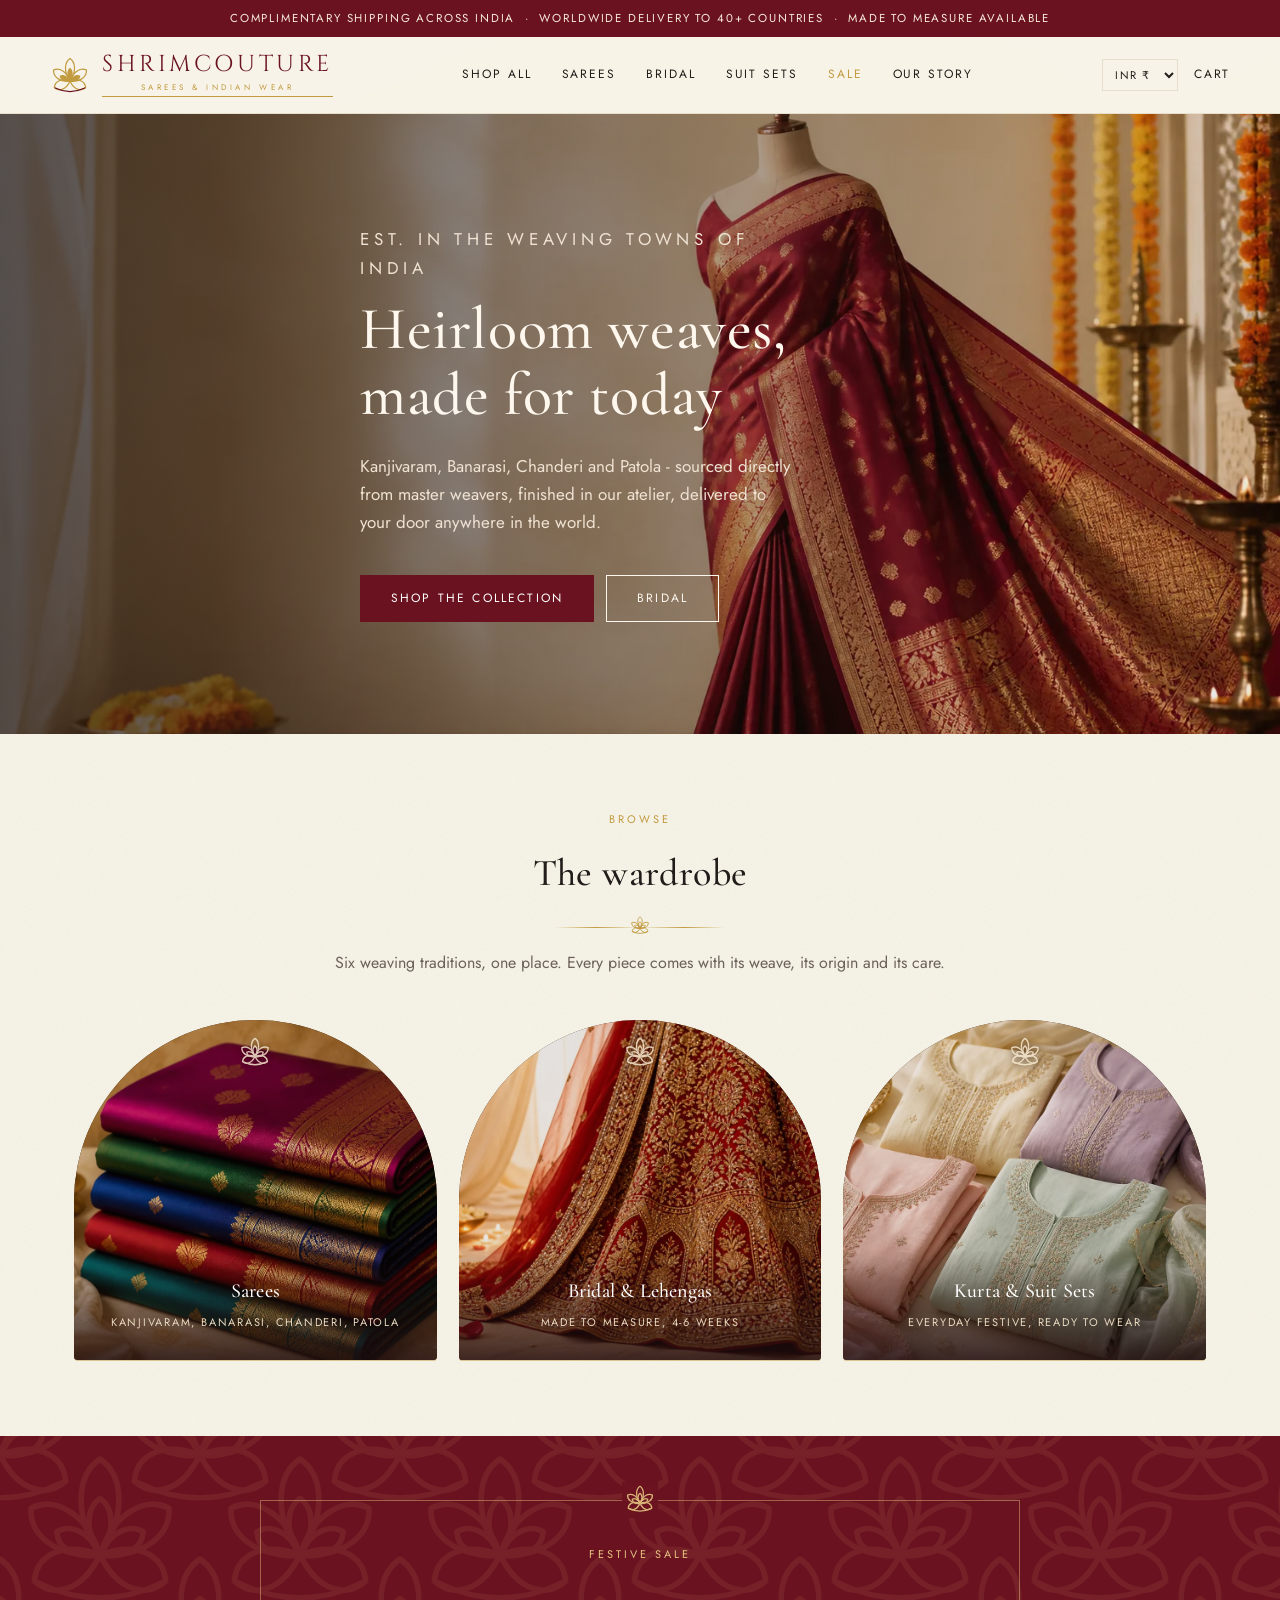
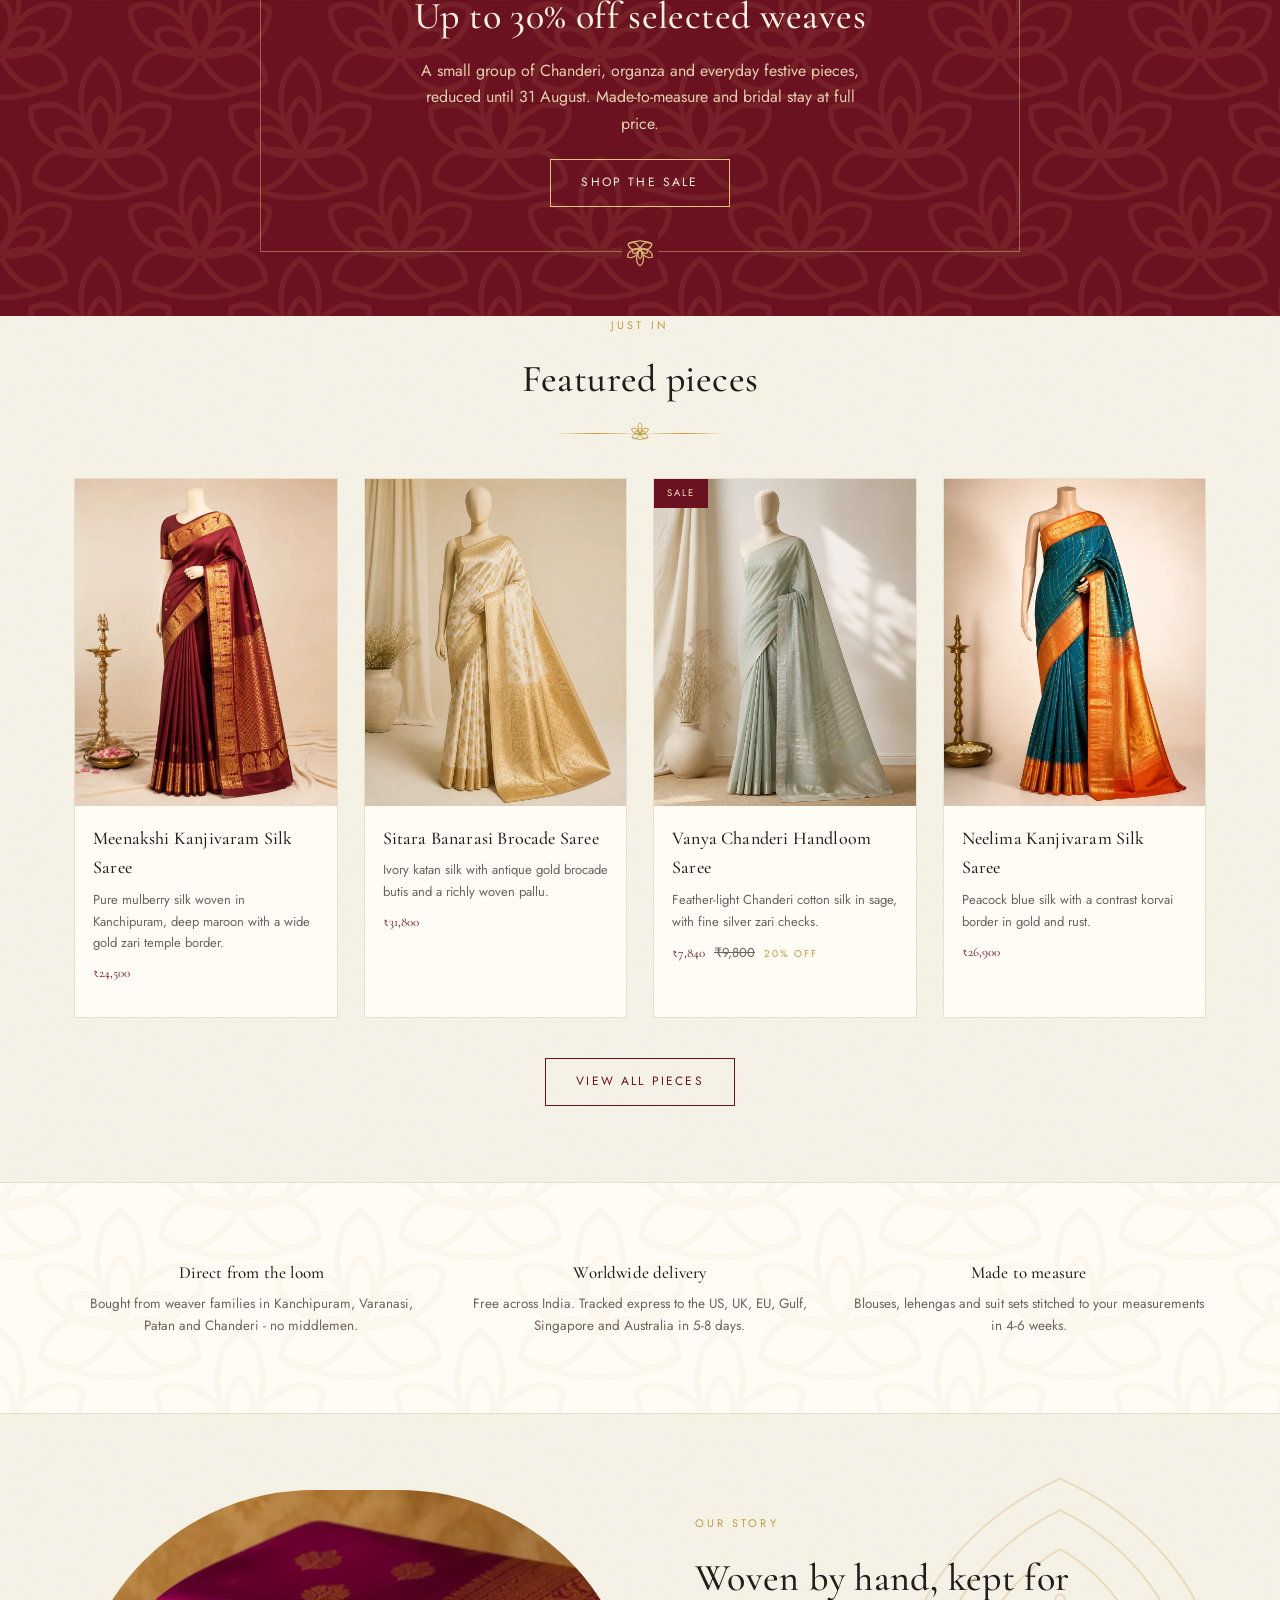
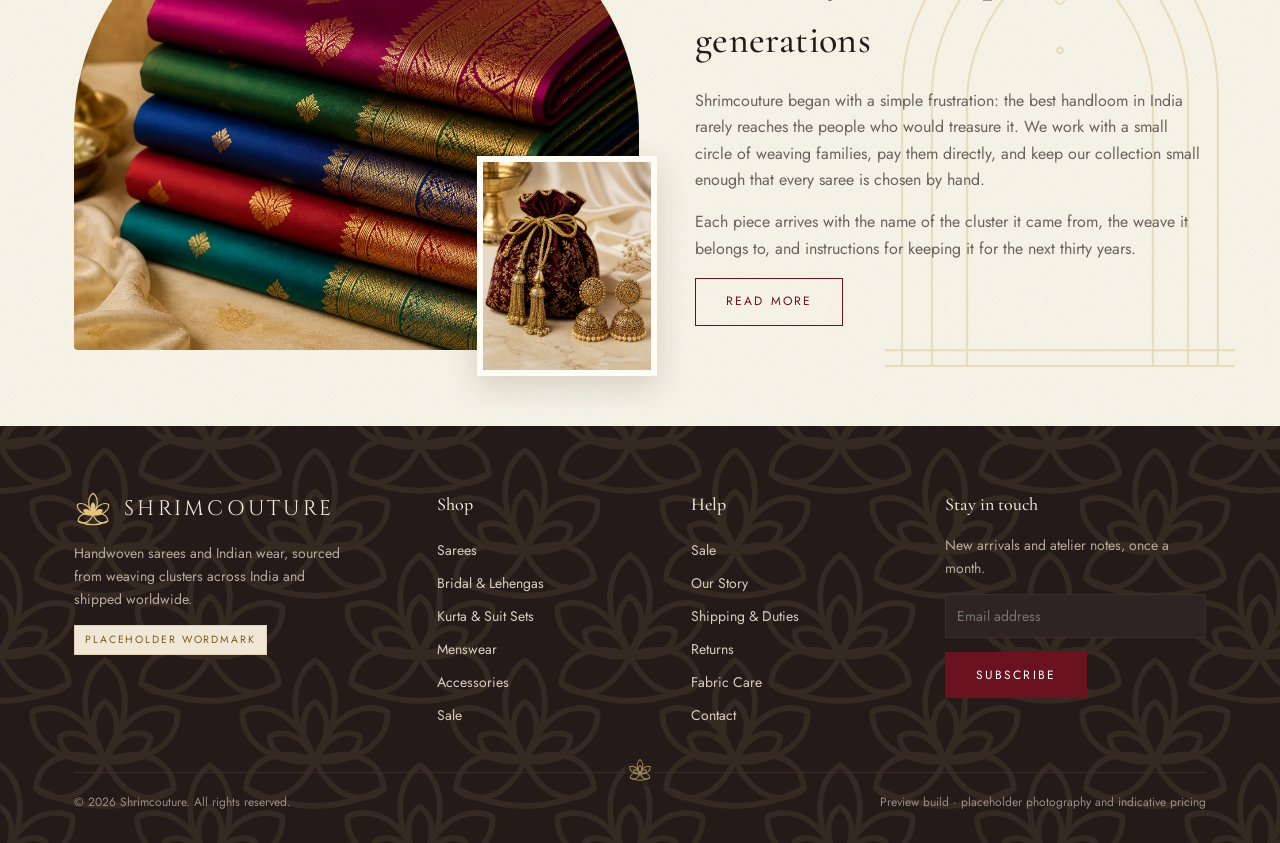
==== commit 4c02a023: "Update index.html" ====
--- a/index.html
+++ b/index.html
@@ -54,7 +54,7 @@
 <p class="muted" style="color:#B9AB9C;max-width:280px">Handwoven sarees and Indian wear, sourced from weaving clusters across India and shipped worldwide.</p>
 <p><span class="badge">Placeholder wordmark</span></p></div>
 <div><h4>Shop</h4><ul><li><a href="shop.html?cat=sarees">Sarees</a></li><li><a href="shop.html?cat=lehengas">Bridal &amp; Lehengas</a></li><li><a href="shop.html?cat=suits">Kurta &amp; Suit Sets</a></li><li><a href="shop.html?cat=menswear">Menswear</a></li><li><a href="shop.html?cat=accessories">Accessories</a></li><li><a href="shop.html?cat=sale">Sale</a></li></ul></div>
-<div><h4>Help</h4><ul><li><a class="sale-link" href="shop.html?cat=sale">Sale</a><a href="about.html">Our Story</a></li><li><a href="about.html#shipping">Shipping &amp; Duties</a></li><li><a href="about.html#returns">Returns</a></li><li><a href="about.html#care">Fabric Care</a></li><li><a href="about.html#contact">Contact</a></li></ul></div>
+<div><h4>Help</h4><ul><li><a class="sale-link" href="shop.html?cat=sale">Sale</a></li><li><a href="about.html">Our Story</a></li><li><a href="about.html#shipping">Shipping &amp; Duties</a></li><li><a href="about.html#returns">Returns</a></li><li><a href="about.html#care">Fabric Care</a></li><li><a href="about.html#contact">Contact</a></li></ul></div>
 <div><h4>Stay in touch</h4><p class="muted" style="color:#B9AB9C">New arrivals and atelier notes, once a month.</p>
 <form onsubmit="event.preventDefault();this.querySelector(\x27button\x27).textContent=\x27Thank you\x27;">
 <input class="field" type="email" placeholder="Email address" required style="background:#2F2421;border-color:#3B2E2A;color:#F4E9D9">
--- a/assets/styles.css
+++ b/assets/styles.css
@@ -1,16 +1,18 @@
 :root{
-  --ivory:#F2E7D5; --paper:#FDF8EF; --ink:#221C1A; --muted:#6C625C;
-  --wine:#6B1220; --gold:#C29B40; --line:#E9DFCE;
+  --ivory:#F7F3E7; --paper:#FFFCF5; --ink:#221C1A; --muted:#6C625C;
+  --wine:#6B1220; --gold:#C29B40; --line:#E7DFCC;
   --serif:"Cormorant Garamond", Georgia, serif;
   --display:"Cinzel", "Cormorant Garamond", Georgia, serif;
   --sans:"Jost", "Helvetica Neue", Arial, sans-serif;
 }
 *{box-sizing:border-box}
 body{margin:0;overflow-x:hidden;background-color:var(--ivory);
-  background-image:radial-gradient(1200px 600px at 12% -8%, rgba(255,252,246,.85), rgba(255,252,246,0) 60%),
-    radial-gradient(900px 500px at 92% 4%, rgba(255,250,240,.7), rgba(255,250,240,0) 62%),
-    repeating-linear-gradient(0deg, rgba(140,110,70,.035) 0 1px, rgba(0,0,0,0) 1px 4px);
-  background-attachment:fixed;color:var(--ink);font-family:var(--sans);font-size:16px;line-height:1.65;-webkit-font-smoothing:antialiased}
+  background-image:url("data:image/svg+xml,%3Csvg xmlns='http://www.w3.org/2000/svg' width='320' height='320'%3E%3Cfilter id='f'%3E%3CfeTurbulence type='fractalNoise' baseFrequency='0.9' numOctaves='4' stitchTiles='stitch'/%3E%3CfeColorMatrix type='saturate' values='0'/%3E%3C/filter%3E%3Crect width='320' height='320' filter='url(%23f)' opacity='0.09'/%3E%3C/svg%3E"),
+    radial-gradient(1100px 620px at 15% -10%, rgba(255,255,252,.9), rgba(255,255,252,0) 62%),
+    radial-gradient(900px 520px at 90% 2%, rgba(255,253,246,.75), rgba(255,253,246,0) 64%);
+  background-repeat:repeat,no-repeat,no-repeat;
+  background-attachment:scroll,fixed,fixed;
+  color:var(--ink);font-family:var(--sans);font-size:16px;line-height:1.65;-webkit-font-smoothing:antialiased}
 img{max-width:100%;display:block}
 a{color:inherit;text-decoration:none}
 .wrap{max-width:1180px;margin:0 auto;padding:0 24px}
@@ -29,7 +31,7 @@
 
 /* announcement + header */
 .ann{background:var(--wine);color:#F6E9D8;font-size:11.5px;letter-spacing:.16em;text-transform:uppercase;text-align:center;padding:9px 16px}
-header.site{position:sticky;top:0;z-index:40;background:rgba(245,236,222,.96);border-bottom:1px solid var(--line);backdrop-filter:blur(6px)}
+header.site{position:sticky;top:0;z-index:40;background:rgba(247,243,231,.95);border-bottom:1px solid var(--line);backdrop-filter:blur(6px)}
 .bar{display:flex;align-items:center;justify-content:space-between;gap:18px;padding:16px 0}
 .brand{display:flex;align-items:center;gap:12px;line-height:1}
 .lotus{width:40px;height:40px;flex:0 0 40px}
@@ -45,7 +47,7 @@
 .nav-toggle{display:none;background:none;border:0;font-size:20px;cursor:pointer;color:var(--ink)}
 
 /* hero */
-.hero{position:relative;min-height:min(78vh,620px);display:flex;align-items:center;background:#EFE7DA;overflow:hidden}
+.hero{position:relative;min-height:min(78vh,620px);display:flex;align-items:center;background:#EDE4D3;overflow:hidden}
 .hero img{position:absolute;inset:0;width:100%;height:100%;object-fit:cover}
 .hero .veil{position:absolute;inset:0;background:linear-gradient(90deg,rgba(24,16,14,.72) 0%,rgba(24,16,14,.42) 45%,rgba(24,16,14,.05) 100%)}
 .hero .inner{position:relative;color:#FDF7EE;max-width:560px;padding:70px 0}
@@ -139,7 +141,7 @@
   .strip .grid3{grid-template-columns:1fr;gap:26px}
   footer.site .cols{grid-template-columns:1fr 1fr}
   .nav-toggle{display:block}
-  .nav-links{display:none;position:absolute;left:0;right:0;top:100%;background:#F5ECDE;border-bottom:1px solid var(--line);
+  .nav-links{display:none;position:absolute;left:0;right:0;top:100%;background:#F7F3E7;border-bottom:1px solid var(--line);
     flex-direction:column;gap:0;padding:8px 24px 18px}
   .nav-links.open{display:flex}
   .nav-links a{padding:11px 0;border-bottom:1px solid var(--line)}
@@ -190,3 +192,68 @@
   .saleband{padding:44px 0}
   .saleband .inner{padding:30px 18px}
 }
+
+/* editorial cell in the product grid (PALLAVI-style) */
+.edcell{background:var(--paper);border:1px solid var(--line);display:flex;flex-direction:column;justify-content:center;
+  text-align:center;padding:34px 26px}
+.edcell h3{font-family:var(--serif);font-size:26px;margin-bottom:4px}
+.edcell .rule{margin:14px auto}
+.edcell p{font-size:13.5px;color:var(--muted);margin:0}
+
+
+:root{
+  --lotus-gold:url("data:image/svg+xml,%3Csvg%20xmlns%3D%22http%3A%2F%2Fwww.w3.org%2F2000%2Fsvg%22%20viewBox%3D%22132%20204%20256%20208%22%20width%3D%22240%22%20height%3D%22240%22%3E%3Cg%20fill%3D%22none%22%20stroke%3D%22%23C29B40%22%20stroke-width%3D%229%22%20stroke-linejoin%3D%22round%22%20stroke-linecap%3D%22round%22%20opacity%3D%221%22%3E%3Cpath%20d%3D%22M%200%200%20C%20-36.72%20-40.76%20-27.54%20-76.99%200%20-90.58%20C%2027.54%20-76.99%2036.72%20-40.76%200%200%20Z%22%20transform%3D%22translate%28260%20332%29%20rotate%28-112%29%22%2F%3E%3Cpath%20d%3D%22M%200%200%20C%20-36.72%20-47.92%20-27.54%20-90.51%200%20-106.49%20C%2027.54%20-90.51%2036.72%20-47.92%200%200%20Z%22%20transform%3D%22translate%28260%20332%29%20rotate%28-56%29%22%2F%3E%3Cpath%20d%3D%22M%200%200%20C%20-36.72%20-55.08%20-27.54%20-104.04%200%20-122.4%20C%2027.54%20-104.04%2036.72%20-55.08%200%200%20Z%22%20transform%3D%22translate%28260%20332%29%22%2F%3E%3Cpath%20d%3D%22M%200%200%20C%20-36.72%20-47.92%20-27.54%20-90.51%200%20-106.49%20C%2027.54%20-90.51%2036.72%20-47.92%200%200%20Z%22%20transform%3D%22translate%28260%20332%29%20rotate%2856%29%22%2F%3E%3Cpath%20d%3D%22M%200%200%20C%20-36.72%20-40.76%20-27.54%20-76.99%200%20-90.58%20C%2027.54%20-76.99%2036.72%20-40.76%200%200%20Z%22%20transform%3D%22translate%28260%20332%29%20rotate%28112%29%22%2F%3E%3Cpath%20d%3D%22M%200%200%20C%20-21.6%20-28.19%20-16.2%20-53.24%200%20-62.64%20C%2016.2%20-53.24%2021.6%20-28.19%200%200%20Z%22%20transform%3D%22translate%28260%20332%29%20rotate%28-62%29%22%2F%3E%3Cpath%20d%3D%22M%200%200%20C%20-21.6%20-32.4%20-16.2%20-61.2%200%20-72%20C%2016.2%20-61.2%2021.6%20-32.4%200%200%20Z%22%20transform%3D%22translate%28260%20332%29%22%2F%3E%3Cpath%20d%3D%22M%200%200%20C%20-21.6%20-28.19%20-16.2%20-53.24%200%20-62.64%20C%2016.2%20-53.24%2021.6%20-28.19%200%200%20Z%22%20transform%3D%22translate%28260%20332%29%20rotate%2862%29%22%2F%3E%3Cpath%20d%3D%22M%20180.8%20368%20Q%20260%20406.4%20339.2%20368%22%2F%3E%3C%2Fg%3E%3C%2Fsvg%3E");
+  --lotus-light:url("data:image/svg+xml,%3Csvg%20xmlns%3D%22http%3A%2F%2Fwww.w3.org%2F2000%2Fsvg%22%20viewBox%3D%22132%20204%20256%20208%22%20width%3D%22240%22%20height%3D%22240%22%3E%3Cg%20fill%3D%22none%22%20stroke%3D%22%23E3C580%22%20stroke-width%3D%229%22%20stroke-linejoin%3D%22round%22%20stroke-linecap%3D%22round%22%20opacity%3D%221%22%3E%3Cpath%20d%3D%22M%200%200%20C%20-36.72%20-40.76%20-27.54%20-76.99%200%20-90.58%20C%2027.54%20-76.99%2036.72%20-40.76%200%200%20Z%22%20transform%3D%22translate%28260%20332%29%20rotate%28-112%29%22%2F%3E%3Cpath%20d%3D%22M%200%200%20C%20-36.72%20-47.92%20-27.54%20-90.51%200%20-106.49%20C%2027.54%20-90.51%2036.72%20-47.92%200%200%20Z%22%20transform%3D%22translate%28260%20332%29%20rotate%28-56%29%22%2F%3E%3Cpath%20d%3D%22M%200%200%20C%20-36.72%20-55.08%20-27.54%20-104.04%200%20-122.4%20C%2027.54%20-104.04%2036.72%20-55.08%200%200%20Z%22%20transform%3D%22translate%28260%20332%29%22%2F%3E%3Cpath%20d%3D%22M%200%200%20C%20-36.72%20-47.92%20-27.54%20-90.51%200%20-106.49%20C%2027.54%20-90.51%2036.72%20-47.92%200%200%20Z%22%20transform%3D%22translate%28260%20332%29%20rotate%2856%29%22%2F%3E%3Cpath%20d%3D%22M%200%200%20C%20-36.72%20-40.76%20-27.54%20-76.99%200%20-90.58%20C%2027.54%20-76.99%2036.72%20-40.76%200%200%20Z%22%20transform%3D%22translate%28260%20332%29%20rotate%28112%29%22%2F%3E%3Cpath%20d%3D%22M%200%200%20C%20-21.6%20-28.19%20-16.2%20-53.24%200%20-62.64%20C%2016.2%20-53.24%2021.6%20-28.19%200%200%20Z%22%20transform%3D%22translate%28260%20332%29%20rotate%28-62%29%22%2F%3E%3Cpath%20d%3D%22M%200%200%20C%20-21.6%20-32.4%20-16.2%20-61.2%200%20-72%20C%2016.2%20-61.2%2021.6%20-32.4%200%200%20Z%22%20transform%3D%22translate%28260%20332%29%22%2F%3E%3Cpath%20d%3D%22M%200%200%20C%20-21.6%20-28.19%20-16.2%20-53.24%200%20-62.64%20C%2016.2%20-53.24%2021.6%20-28.19%200%200%20Z%22%20transform%3D%22translate%28260%20332%29%20rotate%2862%29%22%2F%3E%3Cpath%20d%3D%22M%20180.8%20368%20Q%20260%20406.4%20339.2%20368%22%2F%3E%3C%2Fg%3E%3C%2Fsvg%3E");
+  --lotus-ivory:url("data:image/svg+xml,%3Csvg%20xmlns%3D%22http%3A%2F%2Fwww.w3.org%2F2000%2Fsvg%22%20viewBox%3D%22132%20204%20256%20208%22%20width%3D%22240%22%20height%3D%22240%22%3E%3Cg%20fill%3D%22none%22%20stroke%3D%22%23F3E4CB%22%20stroke-width%3D%229%22%20stroke-linejoin%3D%22round%22%20stroke-linecap%3D%22round%22%20opacity%3D%221%22%3E%3Cpath%20d%3D%22M%200%200%20C%20-36.72%20-40.76%20-27.54%20-76.99%200%20-90.58%20C%2027.54%20-76.99%2036.72%20-40.76%200%200%20Z%22%20transform%3D%22translate%28260%20332%29%20rotate%28-112%29%22%2F%3E%3Cpath%20d%3D%22M%200%200%20C%20-36.72%20-47.92%20-27.54%20-90.51%200%20-106.49%20C%2027.54%20-90.51%2036.72%20-47.92%200%200%20Z%22%20transform%3D%22translate%28260%20332%29%20rotate%28-56%29%22%2F%3E%3Cpath%20d%3D%22M%200%200%20C%20-36.72%20-55.08%20-27.54%20-104.04%200%20-122.4%20C%2027.54%20-104.04%2036.72%20-55.08%200%200%20Z%22%20transform%3D%22translate%28260%20332%29%22%2F%3E%3Cpath%20d%3D%22M%200%200%20C%20-36.72%20-47.92%20-27.54%20-90.51%200%20-106.49%20C%2027.54%20-90.51%2036.72%20-47.92%200%200%20Z%22%20transform%3D%22translate%28260%20332%29%20rotate%2856%29%22%2F%3E%3Cpath%20d%3D%22M%200%200%20C%20-36.72%20-40.76%20-27.54%20-76.99%200%20-90.58%20C%2027.54%20-76.99%2036.72%20-40.76%200%200%20Z%22%20transform%3D%22translate%28260%20332%29%20rotate%28112%29%22%2F%3E%3Cpath%20d%3D%22M%200%200%20C%20-21.6%20-28.19%20-16.2%20-53.24%200%20-62.64%20C%2016.2%20-53.24%2021.6%20-28.19%200%200%20Z%22%20transform%3D%22translate%28260%20332%29%20rotate%28-62%29%22%2F%3E%3Cpath%20d%3D%22M%200%200%20C%20-21.6%20-32.4%20-16.2%20-61.2%200%20-72%20C%2016.2%20-61.2%2021.6%20-32.4%200%200%20Z%22%20transform%3D%22translate%28260%20332%29%22%2F%3E%3Cpath%20d%3D%22M%200%200%20C%20-21.6%20-28.19%20-16.2%20-53.24%200%20-62.64%20C%2016.2%20-53.24%2021.6%20-28.19%200%200%20Z%22%20transform%3D%22translate%28260%20332%29%20rotate%2862%29%22%2F%3E%3Cpath%20d%3D%22M%20180.8%20368%20Q%20260%20406.4%20339.2%20368%22%2F%3E%3C%2Fg%3E%3C%2Fsvg%3E");
+  --lotus-wm-light:url("data:image/svg+xml,%3Csvg%20xmlns%3D%22http%3A%2F%2Fwww.w3.org%2F2000%2Fsvg%22%20viewBox%3D%22132%20204%20256%20208%22%20width%3D%22240%22%20height%3D%22240%22%3E%3Cg%20fill%3D%22none%22%20stroke%3D%22%23E3C580%22%20stroke-width%3D%227%22%20stroke-linejoin%3D%22round%22%20stroke-linecap%3D%22round%22%20opacity%3D%220.085%22%3E%3Cpath%20d%3D%22M%200%200%20C%20-36.72%20-40.76%20-27.54%20-76.99%200%20-90.58%20C%2027.54%20-76.99%2036.72%20-40.76%200%200%20Z%22%20transform%3D%22translate%28260%20332%29%20rotate%28-112%29%22%2F%3E%3Cpath%20d%3D%22M%200%200%20C%20-36.72%20-47.92%20-27.54%20-90.51%200%20-106.49%20C%2027.54%20-90.51%2036.72%20-47.92%200%200%20Z%22%20transform%3D%22translate%28260%20332%29%20rotate%28-56%29%22%2F%3E%3Cpath%20d%3D%22M%200%200%20C%20-36.72%20-55.08%20-27.54%20-104.04%200%20-122.4%20C%2027.54%20-104.04%2036.72%20-55.08%200%200%20Z%22%20transform%3D%22translate%28260%20332%29%22%2F%3E%3Cpath%20d%3D%22M%200%200%20C%20-36.72%20-47.92%20-27.54%20-90.51%200%20-106.49%20C%2027.54%20-90.51%2036.72%20-47.92%200%200%20Z%22%20transform%3D%22translate%28260%20332%29%20rotate%2856%29%22%2F%3E%3Cpath%20d%3D%22M%200%200%20C%20-36.72%20-40.76%20-27.54%20-76.99%200%20-90.58%20C%2027.54%20-76.99%2036.72%20-40.76%200%200%20Z%22%20transform%3D%22translate%28260%20332%29%20rotate%28112%29%22%2F%3E%3Cpath%20d%3D%22M%200%200%20C%20-21.6%20-28.19%20-16.2%20-53.24%200%20-62.64%20C%2016.2%20-53.24%2021.6%20-28.19%200%200%20Z%22%20transform%3D%22translate%28260%20332%29%20rotate%28-62%29%22%2F%3E%3Cpath%20d%3D%22M%200%200%20C%20-21.6%20-32.4%20-16.2%20-61.2%200%20-72%20C%2016.2%20-61.2%2021.6%20-32.4%200%200%20Z%22%20transform%3D%22translate%28260%20332%29%22%2F%3E%3Cpath%20d%3D%22M%200%200%20C%20-21.6%20-28.19%20-16.2%20-53.24%200%20-62.64%20C%2016.2%20-53.24%2021.6%20-28.19%200%200%20Z%22%20transform%3D%22translate%28260%20332%29%20rotate%2862%29%22%2F%3E%3Cpath%20d%3D%22M%20180.8%20368%20Q%20260%20406.4%20339.2%20368%22%2F%3E%3C%2Fg%3E%3C%2Fsvg%3E");
+  --lotus-wm-gold:url("data:image/svg+xml,%3Csvg%20xmlns%3D%22http%3A%2F%2Fwww.w3.org%2F2000%2Fsvg%22%20viewBox%3D%22132%20204%20256%20208%22%20width%3D%22240%22%20height%3D%22240%22%3E%3Cg%20fill%3D%22none%22%20stroke%3D%22%23C29B40%22%20stroke-width%3D%227%22%20stroke-linejoin%3D%22round%22%20stroke-linecap%3D%22round%22%20opacity%3D%220.05%22%3E%3Cpath%20d%3D%22M%200%200%20C%20-36.72%20-40.76%20-27.54%20-76.99%200%20-90.58%20C%2027.54%20-76.99%2036.72%20-40.76%200%200%20Z%22%20transform%3D%22translate%28260%20332%29%20rotate%28-112%29%22%2F%3E%3Cpath%20d%3D%22M%200%200%20C%20-36.72%20-47.92%20-27.54%20-90.51%200%20-106.49%20C%2027.54%20-90.51%2036.72%20-47.92%200%200%20Z%22%20transform%3D%22translate%28260%20332%29%20rotate%28-56%29%22%2F%3E%3Cpath%20d%3D%22M%200%200%20C%20-36.72%20-55.08%20-27.54%20-104.04%200%20-122.4%20C%2027.54%20-104.04%2036.72%20-55.08%200%200%20Z%22%20transform%3D%22translate%28260%20332%29%22%2F%3E%3Cpath%20d%3D%22M%200%200%20C%20-36.72%20-47.92%20-27.54%20-90.51%200%20-106.49%20C%2027.54%20-90.51%2036.72%20-47.92%200%200%20Z%22%20transform%3D%22translate%28260%20332%29%20rotate%2856%29%22%2F%3E%3Cpath%20d%3D%22M%200%200%20C%20-36.72%20-40.76%20-27.54%20-76.99%200%20-90.58%20C%2027.54%20-76.99%2036.72%20-40.76%200%200%20Z%22%20transform%3D%22translate%28260%20332%29%20rotate%28112%29%22%2F%3E%3Cpath%20d%3D%22M%200%200%20C%20-21.6%20-28.19%20-16.2%20-53.24%200%20-62.64%20C%2016.2%20-53.24%2021.6%20-28.19%200%200%20Z%22%20transform%3D%22translate%28260%20332%29%20rotate%28-62%29%22%2F%3E%3Cpath%20d%3D%22M%200%200%20C%20-21.6%20-32.4%20-16.2%20-61.2%200%20-72%20C%2016.2%20-61.2%2021.6%20-32.4%200%200%20Z%22%20transform%3D%22translate%28260%20332%29%22%2F%3E%3Cpath%20d%3D%22M%200%200%20C%20-21.6%20-28.19%20-16.2%20-53.24%200%20-62.64%20C%2016.2%20-53.24%2021.6%20-28.19%200%200%20Z%22%20transform%3D%22translate%28260%20332%29%20rotate%2862%29%22%2F%3E%3Cpath%20d%3D%22M%20180.8%20368%20Q%20260%20406.4%20339.2%20368%22%2F%3E%3C%2Fg%3E%3C%2Fsvg%3E");
+  --arch:url("data:image/svg+xml,%3Csvg%20xmlns%3D%22http%3A%2F%2Fwww.w3.org%2F2000%2Fsvg%22%20width%3D%22420%22%20height%3D%22560%22%20viewBox%3D%220%200%20420%20560%22%20fill%3D%22none%22%20stroke%3D%22%23C29B40%22%20stroke-width%3D%222.2%22%20opacity%3D%220.5%22%3E%3Cpath%20d%3D%22M40%20545%20V250%20C40%20145%20120%2060%20210%2020%20C300%2060%20380%20145%20380%20250%20V545%22%2F%3E%3Cpath%20d%3D%22M72%20545%20V255%20C72%20162%20140%2088%20210%2054%20C280%2088%20348%20162%20348%20255%20V545%22%2F%3E%3Cpath%20d%3D%22M110%20545%20V262%20C110%20186%20160%20124%20210%2096%20C260%20124%20310%20186%20310%20262%20V545%22%2F%3E%3Cpath%20d%3D%22M22%20545%20H398%22%2F%3E%3Cpath%20d%3D%22M22%20528%20H398%22%2F%3E%3Ccircle%20cx%3D%22210%22%20cy%3D%22150%22%20r%3D%225%22%2F%3E%3Ccircle%20cx%3D%22210%22%20cy%3D%22205%22%20r%3D%223%22%2F%3E%3C%2Fsvg%3E");
+}
+
+/* ---- motif layer: lotus watermark + temple arch line work ---- */
+.saleband{position:relative;overflow:hidden;background-color:var(--wine);
+  background-image:var(--lotus-wm-light),var(--lotus-wm-light);
+  background-size:200px 200px,200px 200px;background-position:0 0,100px 100px}
+.saleband>.wrap{position:relative;z-index:1}
+footer.site{position:relative;background-color:#241B19;
+  background-image:var(--lotus-wm-light),var(--lotus-wm-light);
+  background-size:210px 210px,210px 210px;background-position:0 0,105px 105px;opacity:1}
+footer.site>.wrap{position:relative;z-index:1}
+.strip{position:relative;overflow:hidden;background-color:var(--paper);
+  background-image:var(--lotus-wm-gold),var(--lotus-wm-gold);
+  background-size:240px 240px,240px 240px;background-position:0 0,120px 120px}
+.strip>.wrap{position:relative;z-index:1}
+
+.story{position:relative}
+.story::before{content:"";position:absolute;right:-30px;top:50%;transform:translateY(-50%);
+  width:400px;height:520px;background:var(--arch) center/contain no-repeat;opacity:.5;pointer-events:none;z-index:0}
+.story>*{position:relative;z-index:1}
+
+/* ---- lotus moments ---- */
+.rule{width:170px;background:linear-gradient(90deg,rgba(194,155,64,0),var(--gold) 24%,rgba(194,155,64,.3) 42%,rgba(194,155,64,0) 50%,rgba(194,155,64,.3) 58%,var(--gold) 76%,rgba(194,155,64,0))}
+.rule::after{width:24px;height:24px;background:var(--lotus-gold) center/contain no-repeat;transform:translate(-50%,-54%)}
+.cat::after{content:"";position:absolute;left:50%;top:14px;transform:translateX(-50%);width:38px;height:38px;
+  background:var(--lotus-ivory) center/contain no-repeat;opacity:.85;filter:drop-shadow(0 1px 3px rgba(20,8,8,.55));z-index:2}
+.saleband .inner{position:relative}
+.saleband .inner::before,.saleband .inner::after{content:"";position:absolute;left:50%;width:36px;height:36px;
+  background:var(--lotus-light) center/contain no-repeat,var(--wine);opacity:.9}
+.saleband .inner::before{top:-19px;transform:translateX(-50%)}
+.saleband .inner::after{bottom:-19px;transform:translateX(-50%) rotate(180deg)}
+.edcell::before{content:"";display:block;width:44px;height:44px;margin:0 auto 6px;
+  background:var(--lotus-gold) center/contain no-repeat;opacity:.9}
+.legal{position:relative}
+.legal::before{content:"";position:absolute;left:50%;top:-17px;transform:translateX(-50%);width:30px;height:30px;
+  background:var(--lotus-light) center/contain no-repeat,#241B19;opacity:.6}
+
+@media(max-width:900px){
+  .story::before{width:290px;height:380px;right:-46px;opacity:.32}
+  .cat::after{width:30px;height:30px;top:11px}
+  .saleband{background-size:120px 120px,120px 120px;background-position:0 0,60px 60px}
+  footer.site{background-size:130px 130px,130px 130px;background-position:0 0,65px 65px}
+  .strip{background-size:200px 200px,200px 200px;background-position:0 0,100px 100px}
+}
+
+@media(max-width:620px){
+  footer.site .cols{grid-template-columns:1fr;gap:28px}
+  footer.site{padding:48px 0 26px}
+}
